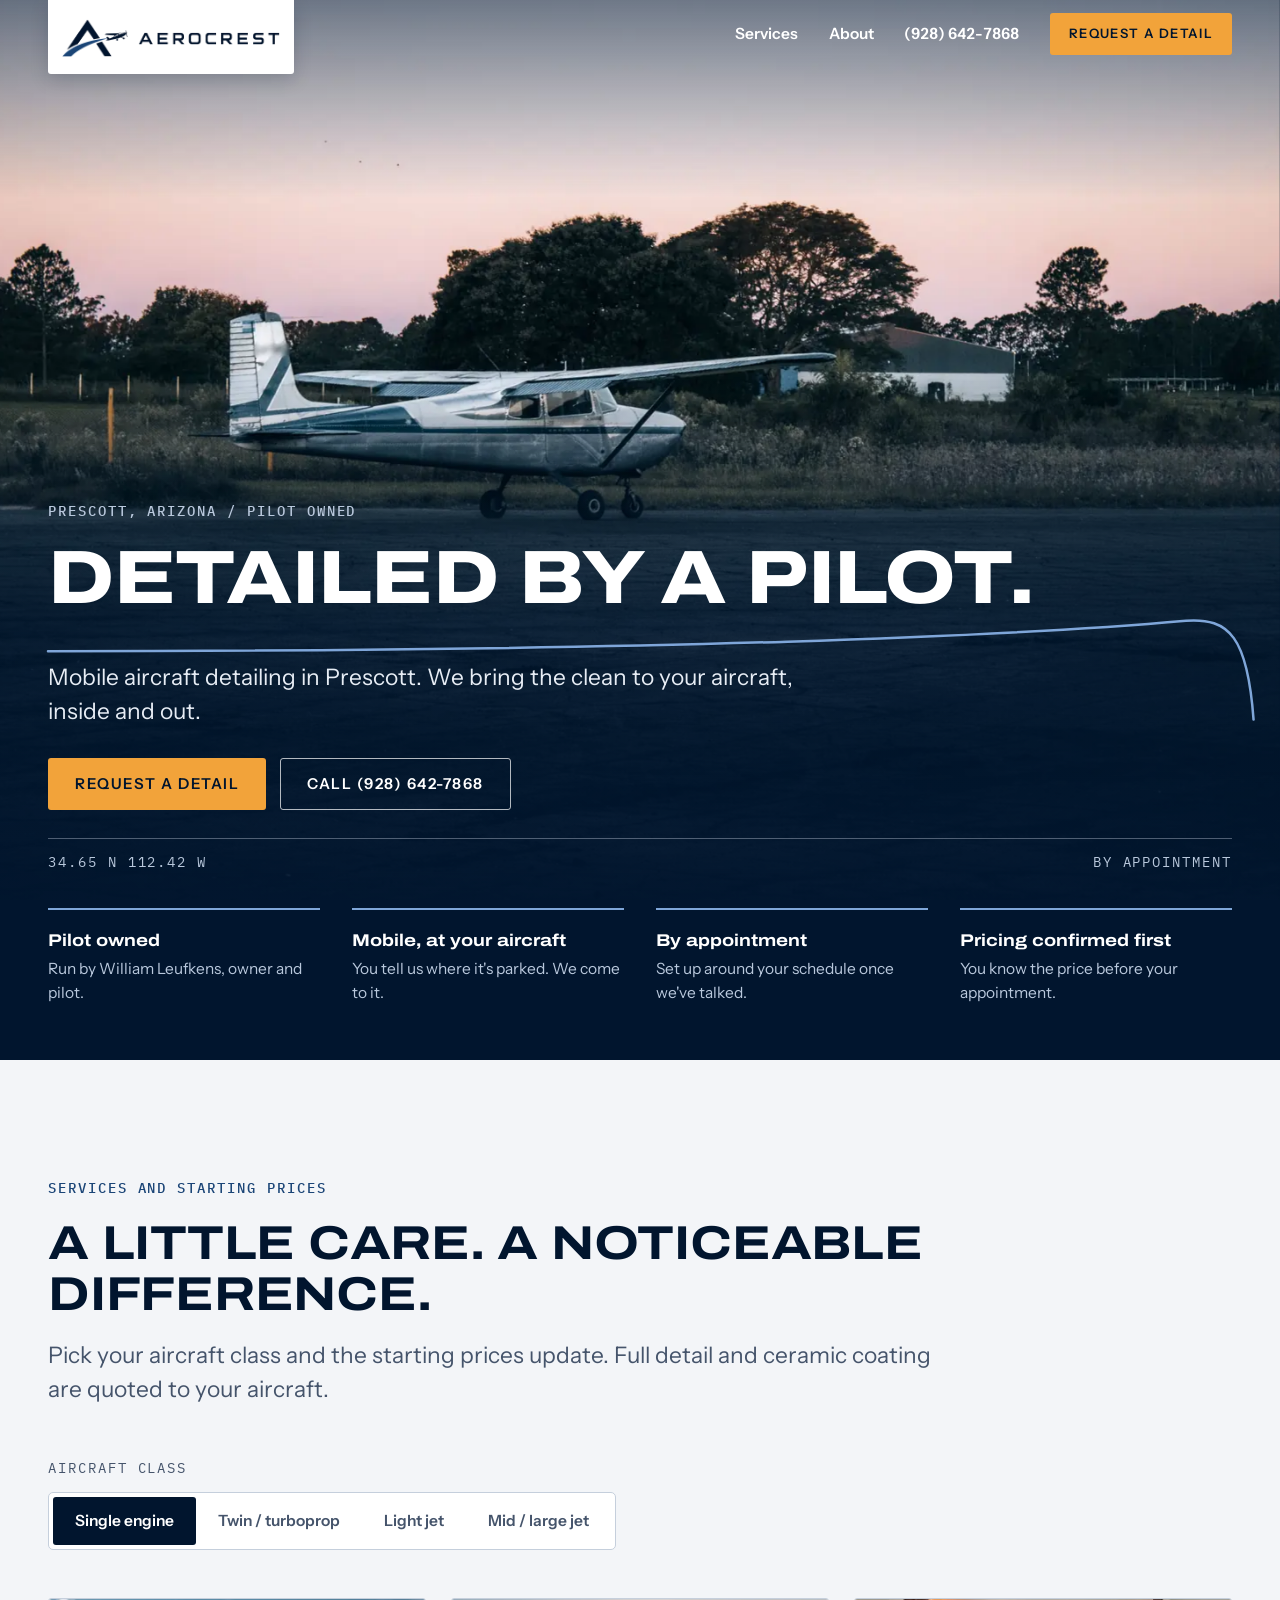
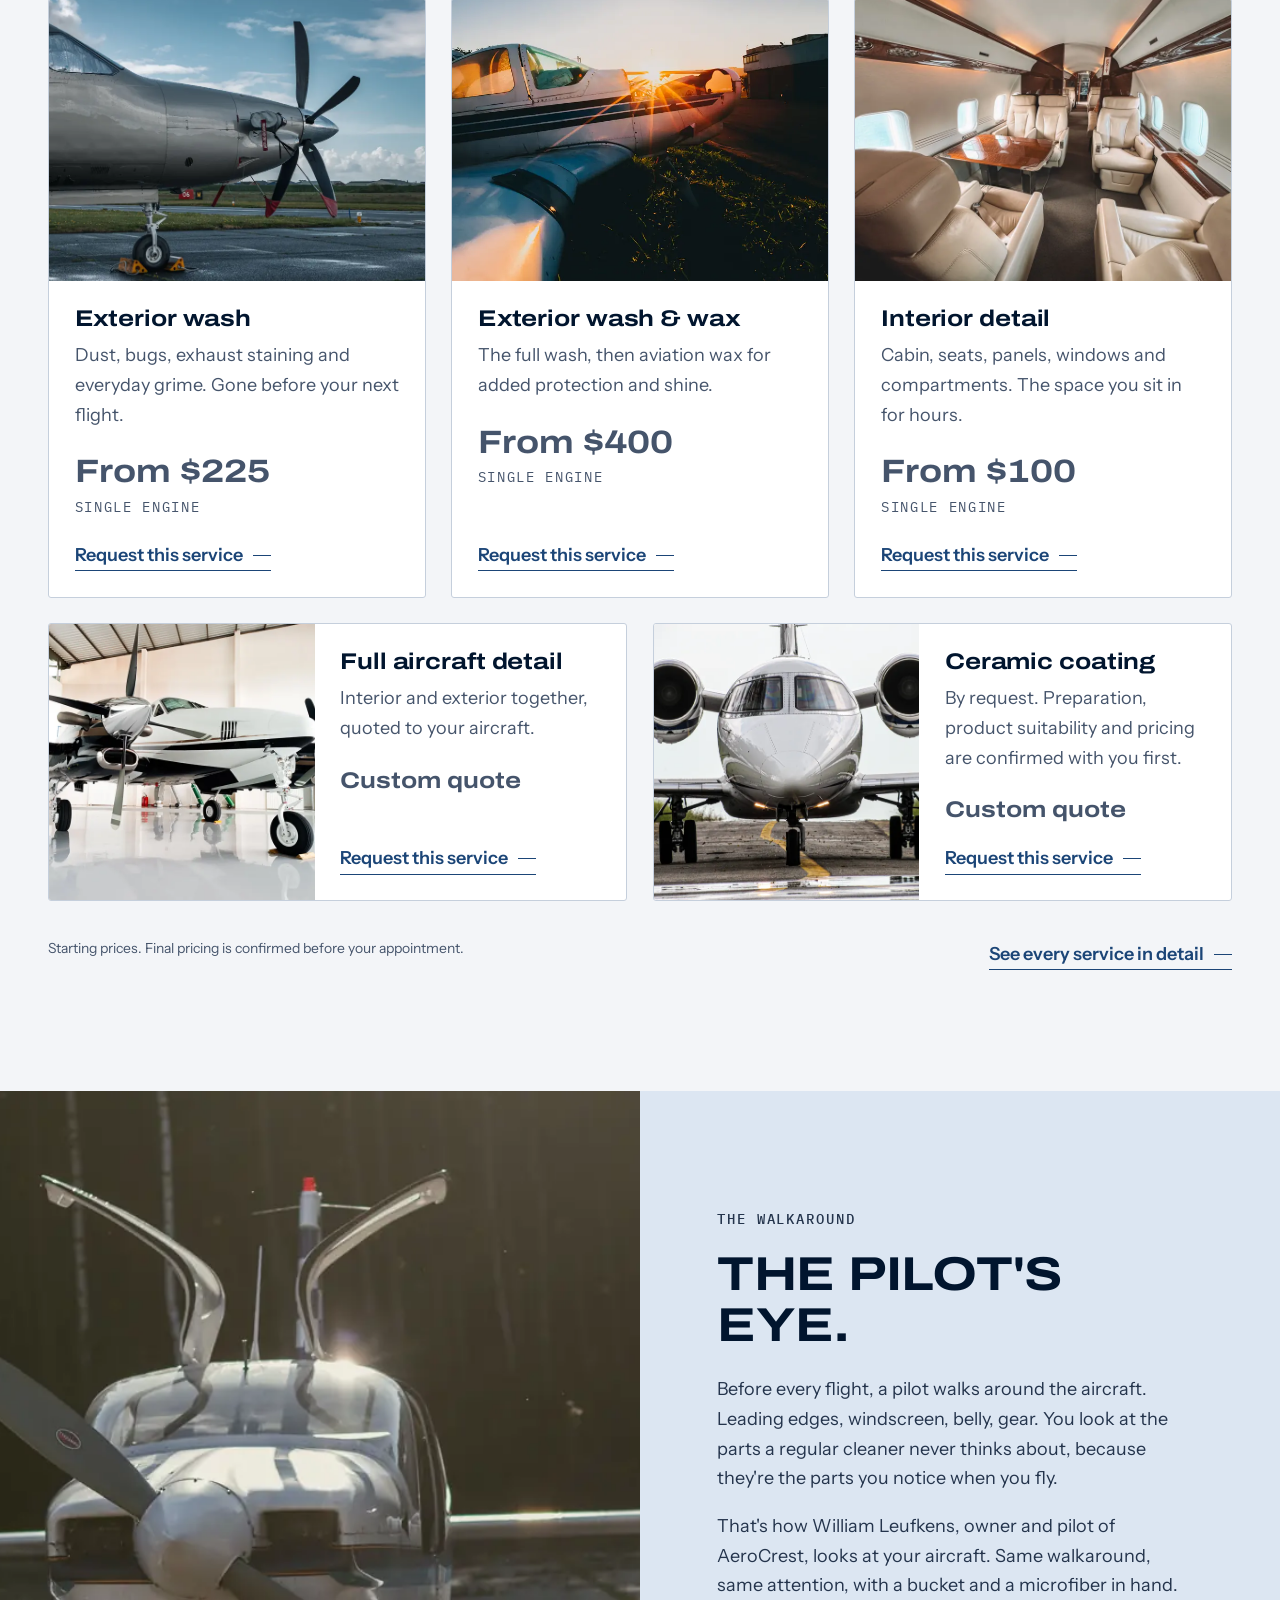
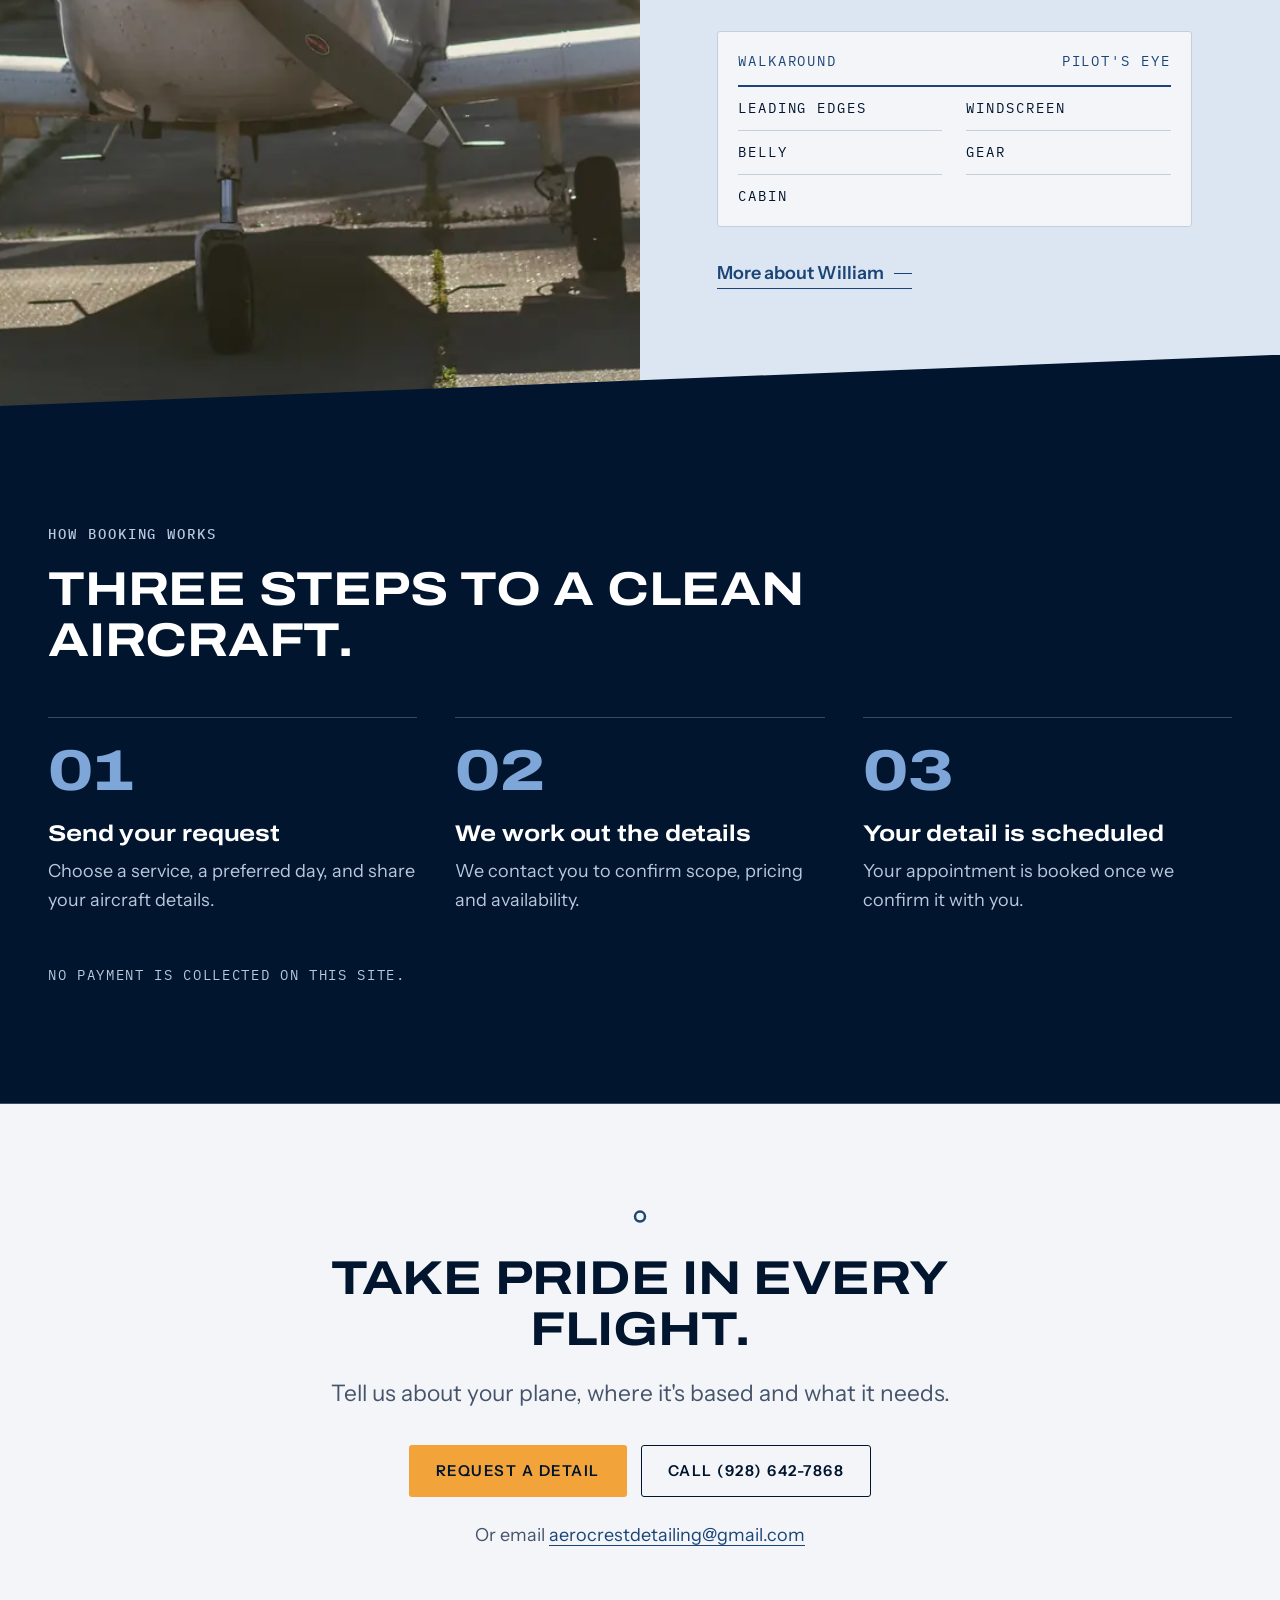
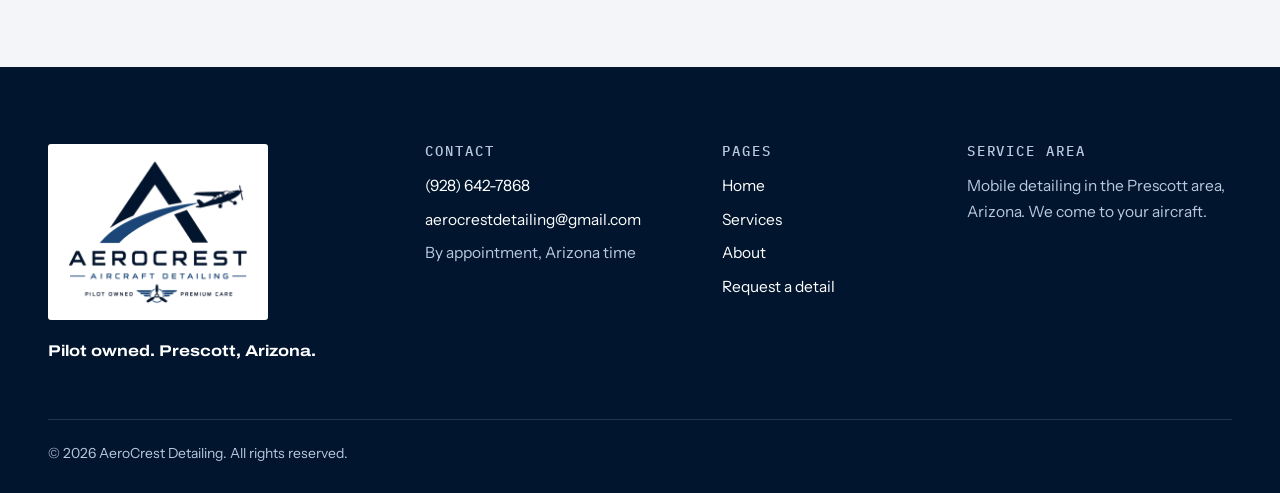
==== index.html @ 9eef2100 "Build home, services, about and request pages with shared CSS and JS Co-Authored-By: Claude Opus 5.5" ====
<!DOCTYPE html>
<html lang="en-US">
<head>
  <meta charset="utf-8">
  <meta name="viewport" content="width=device-width, initial-scale=1">
  <title>AeroCrest Detailing | Aircraft Detailing in Prescott</title>
  <meta name="description" content="Pilot-owned mobile aircraft detailing in Prescott, Arizona. Request an exterior wash and wax, interior detail, or full aircraft detail.">
  <meta name="theme-color" content="#01152E">
  <!-- Canonical and og:url stay out until the final domain is confirmed. -->
  <meta property="og:type" content="website">
  <meta property="og:site_name" content="AeroCrest Detailing">
  <meta property="og:title" content="AeroCrest Detailing | Aircraft Detailing in Prescott">
  <meta property="og:description" content="Pilot-owned mobile aircraft detailing in Prescott, Arizona. We come to your aircraft.">
  <meta property="og:image" content="images/og-aerocrest-detailing.jpg">
  <meta property="og:image:width" content="1200">
  <meta property="og:image:height" content="630">
  <meta property="og:image:alt" content="A polished high-wing single-engine aircraft parked on a ramp at dusk.">
  <meta name="twitter:card" content="summary_large_image">
  <meta name="twitter:title" content="AeroCrest Detailing | Aircraft Detailing in Prescott">
  <meta name="twitter:description" content="Pilot-owned mobile aircraft detailing in Prescott, Arizona. We come to your aircraft.">
  <meta name="twitter:image" content="images/og-aerocrest-detailing.jpg">
  <link rel="icon" href="images/favicon.ico" sizes="48x48">
  <link rel="icon" href="images/favicon-32.png" type="image/png" sizes="32x32">
  <link rel="apple-touch-icon" href="images/apple-touch-icon.png">
  <link rel="preconnect" href="https://fonts.googleapis.com">
  <link rel="preconnect" href="https://fonts.gstatic.com" crossorigin>
  <link rel="stylesheet" href="https://fonts.googleapis.com/css2?family=Archivo:wdth,wght@100..125,600..800&amp;family=IBM+Plex+Mono:wght@500&amp;family=Instrument+Sans:wght@400;600&amp;display=swap" media="print" data-fonts>
  <noscript><link rel="stylesheet" href="https://fonts.googleapis.com/css2?family=Archivo:wdth,wght@100..125,600..800&amp;family=IBM+Plex+Mono:wght@500&amp;family=Instrument+Sans:wght@400;600&amp;display=swap"></noscript>
  <link rel="preload" as="image" type="image/webp" imagesrcset="images/hero-high-wing-single-engine-dusk-ramp-800.webp 800w, images/hero-high-wing-single-engine-dusk-ramp-1600.webp 1600w, images/hero-high-wing-single-engine-dusk-ramp-2400.webp 2400w" imagesizes="100vw">
  <link rel="stylesheet" href="styles.css">
  <script src="main.js" defer></script>
  <script type="application/ld+json">
  {
    "@context": "https://schema.org",
    "@type": "LocalBusiness",
    "name": "AeroCrest Detailing",
    "description": "Pilot-owned mobile aircraft detailing in the Prescott area, Arizona.",
    "telephone": "+1-928-642-7868",
    "email": "aerocrestdetailing@gmail.com",
    "image": "images/og-aerocrest-detailing.jpg",
    "logo": "images/aerocrest-logo.png",
    "areaServed": {
      "@type": "City",
      "name": "Prescott, Arizona"
    },
    "founder": {
      "@type": "Person",
      "name": "William Leufkens"
    },
    "makesOffer": [
      { "@type": "Offer", "itemOffered": { "@type": "Service", "name": "Exterior wash" } },
      { "@type": "Offer", "itemOffered": { "@type": "Service", "name": "Exterior wash and wax" } },
      { "@type": "Offer", "itemOffered": { "@type": "Service", "name": "Interior detail" } },
      { "@type": "Offer", "itemOffered": { "@type": "Service", "name": "Full aircraft detail" } },
      { "@type": "Offer", "itemOffered": { "@type": "Service", "name": "Ceramic coating" } }
    ]
  }
  </script>
</head>
<body>
  <a class="skip-link" href="#main">Skip to content</a>

  <header class="site-header" data-header>
    <div class="site-header__inner">
      <a class="brand" href="index.html" aria-label="AeroCrest Detailing, home">
        <picture>
          <source type="image/webp" srcset="images/aerocrest-mark.webp">
          <img class="brand__mark" src="images/aerocrest-mark.png" width="277" height="160" alt="">
        </picture>
        <picture>
          <source type="image/webp" srcset="images/aerocrest-wordmark.webp">
          <img class="brand__word" src="images/aerocrest-wordmark.png" width="656" height="60" alt="">
        </picture>
      </a>
      <a class="header-call" href="tel:+19286427868" aria-label="Call AeroCrest Detailing at (928) 642-7868">
        <svg viewBox="0 0 24 24" width="20" height="20" aria-hidden="true" focusable="false"><path d="M6.6 2.8 9.4 2.4l1.8 4.6-2.3 1.6a12.3 12.3 0 0 0 6.5 6.5l1.6-2.3 4.6 1.8-.4 2.8c-.2 1.2-1.2 2-2.4 2C10.2 19.4 4.6 13.8 4.6 5.2c0-1.2.8-2.2 2-2.4Z" fill="currentColor"/></svg>
      </a>
      <button class="nav-toggle" type="button" aria-expanded="false" aria-controls="site-nav" data-nav-toggle>
        <span class="nav-toggle__bars" aria-hidden="true"></span>
        <span class="visually-hidden">Menu</span>
      </button>
      <nav class="site-nav" id="site-nav" aria-label="Main" data-nav>
        <ul class="site-nav__list">
          <li><a href="services.html">Services</a></li>
          <li><a href="about.html">About</a></li>
          <li><a class="site-nav__phone" href="tel:+19286427868">(928) 642-7868</a></li>
          <li><a class="btn btn--primary btn--small" href="request.html">Request a detail</a></li>
        </ul>
      </nav>
    </div>
  </header>

  <main id="main" class="has-flight" tabindex="-1">
    <svg class="flight-path" aria-hidden="true" focusable="false" data-flight-svg>
      <defs>
        <linearGradient id="flight-stroke" gradientUnits="userSpaceOnUse" x1="0" y1="0" x2="0" y2="1"></linearGradient>
      </defs>
      <path class="flight-path__line" stroke="url(#flight-stroke)" d=""></path>
      <path class="flight-path__runway" d=""></path>
      <circle class="flight-path__touchdown" cx="0" cy="0" r="5"></circle>
    </svg>

    <section class="hero" data-surface="dark" aria-labelledby="hero-title">
      <picture class="hero__media">
        <source type="image/webp" srcset="images/hero-high-wing-single-engine-dusk-ramp-800.webp 800w, images/hero-high-wing-single-engine-dusk-ramp-1600.webp 1600w, images/hero-high-wing-single-engine-dusk-ramp-2400.webp 2400w" sizes="100vw">
        <img src="images/hero-high-wing-single-engine-dusk-ramp.jpg" width="2400" height="1536" alt="A polished aluminum high-wing single-engine aircraft parked on a quiet ramp under a pink dusk sky." fetchpriority="high" decoding="async">
      </picture>
      <div class="hero__content container">
        <p class="eyebrow eyebrow--light">Prescott, Arizona / Pilot owned</p>
        <h1 class="hero__title" id="hero-title">Detailed by a pilot.</h1>
        <span class="flight-start" data-flight-start aria-hidden="true"></span>
        <p class="hero__lede">Mobile aircraft detailing in Prescott. We bring the clean to your aircraft, inside and out.</p>
        <div class="button-row">
          <a class="btn btn--primary" href="request.html">Request a detail</a>
          <a class="btn btn--ghost-light" href="tel:+19286427868">Call (928) 642-7868</a>
        </div>
      </div>
      <div class="hero__placard container" aria-label="Location and hours">
        <p class="placard placard--light"><span>34.65 N 112.42 W</span><span>By appointment</span></p>
      </div>
    </section>

    <section class="proof" data-surface="dark" aria-label="At a glance">
      <ul class="proof__list container">
        <li class="proof__item reveal"><strong>Pilot owned</strong><span>Run by William Leufkens, owner and pilot.</span></li>
        <li class="proof__item reveal"><strong>Mobile, at your aircraft</strong><span>You tell us where it's parked. We come to it.</span></li>
        <li class="proof__item reveal"><strong>By appointment</strong><span>Set up around your schedule once we've talked.</span></li>
        <li class="proof__item reveal"><strong>Pricing confirmed first</strong><span>You know the price before your appointment.</span></li>
      </ul>
    </section>

    <section class="section section--aluminum" id="services" aria-labelledby="services-title">
      <div class="container">
        <div class="section-head reveal">
          <p class="eyebrow">Services and starting prices</p>
          <h2 class="section-title" id="services-title">A little care. A noticeable difference.</h2>
          <p class="section-lede">Pick your aircraft class and the starting prices update. Full detail and ceramic coating are quoted to your aircraft.</p>
        </div>

        <fieldset class="class-picker reveal" data-class-picker>
          <legend class="class-picker__legend">Aircraft class</legend>
          <div class="class-picker__options">
            <input class="visually-hidden" type="radio" name="aircraft-class" id="class-single-engine" value="single-engine" checked>
            <label for="class-single-engine">Single engine</label>
            <input class="visually-hidden" type="radio" name="aircraft-class" id="class-twin-turboprop" value="twin-turboprop">
            <label for="class-twin-turboprop">Twin / turboprop</label>
            <input class="visually-hidden" type="radio" name="aircraft-class" id="class-light-jet" value="light-jet">
            <label for="class-light-jet">Light jet</label>
            <input class="visually-hidden" type="radio" name="aircraft-class" id="class-mid-large-jet" value="mid-large-jet">
            <label for="class-mid-large-jet">Mid / large jet</label>
          </div>
        </fieldset>
        <p class="visually-hidden" aria-live="polite" data-price-announcer></p>

        <div class="service-grid">
          <article class="service-card reveal" data-priced data-service="exterior-wash" data-price-single-engine="225" data-price-twin-turboprop="375" data-price-light-jet="600" data-price-mid-large-jet="900">
            <picture class="service-card__media">
              <source type="image/webp" srcset="images/turboprop-nose-propeller-ramp-800.webp 800w, images/turboprop-nose-propeller-ramp-1600.webp 1600w" sizes="(min-width: 1024px) 33vw, (min-width: 700px) 50vw, 100vw">
              <img src="images/turboprop-nose-propeller-ramp.jpg" width="1600" height="1350" alt="Rain beading on the polished grey nose and five-blade propeller of a turboprop parked on a wet ramp." loading="lazy" decoding="async">
            </picture>
            <div class="service-card__body">
              <h3 class="service-card__title">Exterior wash</h3>
              <p>Dust, bugs, exhaust staining and everyday grime. Gone before your next flight.</p>
              <dl class="price-table">
                <div data-class="single-engine"><dt>Single engine</dt><dd>from $225</dd></div>
                <div data-class="twin-turboprop"><dt>Twin / turboprop</dt><dd>from $375</dd></div>
                <div data-class="light-jet"><dt>Light jet</dt><dd>from $600</dd></div>
                <div data-class="mid-large-jet"><dt>Mid / large jet</dt><dd>from $900</dd></div>
              </dl>
              <a class="text-link" href="request.html?service=exterior-wash&amp;class=single-engine" data-request-link>Request this service</a>
            </div>
          </article>

          <article class="service-card reveal" data-priced data-service="wash-and-wax" data-price-single-engine="400" data-price-twin-turboprop="525" data-price-light-jet="825" data-price-mid-large-jet="1350">
            <picture class="service-card__media">
              <source type="image/webp" srcset="images/detail-wing-leading-edge-low-sun-800.webp 800w, images/detail-wing-leading-edge-low-sun-1600.webp 1600w" sizes="(min-width: 1024px) 33vw, (min-width: 700px) 50vw, 100vw">
              <img src="images/detail-wing-leading-edge-low-sun.jpg" width="1600" height="1067" alt="Low sun flaring across the wing and striped fuselage of a light aircraft, with light pooling on the wing surface." loading="lazy" decoding="async">
            </picture>
            <div class="service-card__body">
              <h3 class="service-card__title">Exterior wash &amp; wax</h3>
              <p>The full wash, then aviation wax for added protection and shine.</p>
              <dl class="price-table">
                <div data-class="single-engine"><dt>Single engine</dt><dd>from $400</dd></div>
                <div data-class="twin-turboprop"><dt>Twin / turboprop</dt><dd>from $525</dd></div>
                <div data-class="light-jet"><dt>Light jet</dt><dd>from $825</dd></div>
                <div data-class="mid-large-jet"><dt>Mid / large jet</dt><dd>from $1,350</dd></div>
              </dl>
              <a class="text-link" href="request.html?service=wash-and-wax&amp;class=single-engine" data-request-link>Request this service</a>
            </div>
          </article>

          <article class="service-card reveal" data-priced data-service="interior-detail" data-price-single-engine="100" data-price-twin-turboprop="150" data-price-light-jet="250" data-price-mid-large-jet="400">
            <picture class="service-card__media">
              <source type="image/webp" srcset="images/interior-cabin-leather-seats-800.webp 800w, images/interior-cabin-leather-seats-1600.webp 1600w" sizes="(min-width: 1024px) 33vw, (min-width: 700px) 50vw, 100vw">
              <img src="images/interior-cabin-leather-seats.jpg" width="1600" height="1200" alt="A tidy business jet cabin with cream leather club seats, a polished wood table and oval windows." loading="lazy" decoding="async">
            </picture>
            <div class="service-card__body">
              <h3 class="service-card__title">Interior detail</h3>
              <p>Cabin, seats, panels, windows and compartments. The space you sit in for hours.</p>
              <dl class="price-table">
                <div data-class="single-engine"><dt>Single engine</dt><dd>from $100</dd></div>
                <div data-class="twin-turboprop"><dt>Twin / turboprop</dt><dd>from $150</dd></div>
                <div data-class="light-jet"><dt>Light jet</dt><dd>from $250</dd></div>
                <div data-class="mid-large-jet"><dt>Mid / large jet</dt><dd>from $400</dd></div>
              </dl>
              <a class="text-link" href="request.html?service=interior-detail&amp;class=single-engine" data-request-link>Request this service</a>
            </div>
          </article>

          <article class="service-card service-card--wide reveal" data-service="full-detail">
            <picture class="service-card__media">
              <source type="image/webp" srcset="images/hangar-twin-turboprop-polished-floor-800.webp 800w, images/hangar-twin-turboprop-polished-floor-1600.webp 1600w" sizes="(min-width: 1024px) 25vw, (min-width: 700px) 50vw, 100vw">
              <img src="images/hangar-twin-turboprop-polished-floor.jpg" width="1600" height="1200" alt="A white and black twin turboprop reflected in the glossy floor of a bright hangar." loading="lazy" decoding="async">
            </picture>
            <div class="service-card__body">
              <h3 class="service-card__title">Full aircraft detail</h3>
              <p>Interior and exterior together, quoted to your aircraft.</p>
              <p class="quote-tag">Custom quote</p>
              <a class="text-link" href="request.html?service=full-detail&amp;class=single-engine" data-request-link>Request this service</a>
            </div>
          </article>

          <article class="service-card service-card--wide reveal" data-service="ceramic-coating">
            <picture class="service-card__media">
              <source type="image/webp" srcset="images/light-jet-nose-on-taxiway-800.webp 800w, images/light-jet-nose-on-taxiway-1600.webp 1600w" sizes="(min-width: 1024px) 25vw, (min-width: 700px) 50vw, 100vw">
              <img src="images/light-jet-nose-on-taxiway.jpg" width="1600" height="1200" alt="Head-on view of a glossy white business jet on a wet taxiway, its nose and engine intakes reflecting the sky." loading="lazy" decoding="async">
            </picture>
            <div class="service-card__body">
              <h3 class="service-card__title">Ceramic coating</h3>
              <p>By request. Preparation, product suitability and pricing are confirmed with you first.</p>
              <p class="quote-tag">Custom quote</p>
              <a class="text-link" href="request.html?service=ceramic-coating&amp;class=single-engine" data-request-link>Request this service</a>
            </div>
          </article>
        </div>

        <div class="services-foot reveal">
          <p class="fine-print">Starting prices. Final pricing is confirmed before your appointment.</p>
          <a class="text-link" href="services.html">See every service in detail</a>
        </div>
      </div>
    </section>

    <section class="section section--haze pilot-eye" aria-labelledby="pilot-eye-title">
      <div class="pilot-eye__grid">
        <picture class="pilot-eye__media reveal">
          <source type="image/webp" srcset="images/detail-propeller-spinner-low-sun-800.webp 800w, images/detail-propeller-spinner-low-sun-1600.webp 1600w" sizes="(min-width: 900px) 50vw, 100vw">
          <img src="images/detail-propeller-spinner-low-sun.jpg" width="1600" height="1610" alt="Late sun catching the propeller, spinner and cowling of a low-wing single-engine aircraft on a concrete apron." loading="lazy" decoding="async">
        </picture>
        <div class="pilot-eye__copy reveal">
          <p class="eyebrow">The walkaround</p>
          <h2 class="section-title" id="pilot-eye-title">The pilot's eye.</h2>
          <p>Before every flight, a pilot walks around the aircraft. Leading edges, windscreen, belly, gear. You look at the parts a regular cleaner never thinks about, because they're the parts you notice when you fly.</p>
          <p>That's how William Leufkens, owner and pilot of AeroCrest, looks at your aircraft. Same walkaround, same attention, with a bucket and a microfiber in hand.</p>
          <div class="checklist" aria-label="What a pilot looks at on the walkaround">
            <p class="checklist__head"><span>Walkaround</span><span>Pilot's eye</span></p>
            <ul>
              <li>Leading edges</li>
              <li>Windscreen</li>
              <li>Belly</li>
              <li>Gear</li>
              <li>Cabin</li>
            </ul>
          </div>
          <a class="text-link" href="about.html">More about William</a>
        </div>
      </div>
    </section>

    <section class="section section--navy steps-section" data-surface="dark" aria-labelledby="steps-title">
      <div class="container">
        <div class="section-head reveal">
          <p class="eyebrow eyebrow--light">How booking works</p>
          <h2 class="section-title" id="steps-title">Three steps to a clean aircraft.</h2>
        </div>
        <ol class="steps">
          <li class="steps__item reveal">
            <span class="steps__num" aria-hidden="true">01</span>
            <h3>Send your request</h3>
            <p>Choose a service, a preferred day, and share your aircraft details.</p>
          </li>
          <li class="steps__item reveal">
            <span class="steps__num" aria-hidden="true">02</span>
            <h3>We work out the details</h3>
            <p>We contact you to confirm scope, pricing and availability.</p>
          </li>
          <li class="steps__item reveal">
            <span class="steps__num" aria-hidden="true">03</span>
            <h3>Your detail is scheduled</h3>
            <p>Your appointment is booked once we confirm it with you.</p>
          </li>
        </ol>
        <p class="steps-note reveal">No payment is collected on this site.</p>
      </div>
    </section>

    <section class="section section--aluminum cta-landing" aria-labelledby="cta-title">
      <div class="container cta-landing__inner">
        <span class="flight-land" data-flight-land aria-hidden="true"></span>
        <h2 class="section-title cta-landing__title reveal" id="cta-title">Take pride in every flight.</h2>
        <p class="cta-landing__lede reveal">Tell us about your plane, where it's based and what it needs.</p>
        <div class="button-row button-row--center reveal">
          <a class="btn btn--primary" href="request.html">Request a detail</a>
          <a class="btn btn--ghost" href="tel:+19286427868">Call (928) 642-7868</a>
        </div>
        <p class="cta-landing__email reveal">Or email <a href="mailto:aerocrestdetailing@gmail.com">aerocrestdetailing@gmail.com</a></p>
      </div>
    </section>
  </main>

  <footer class="site-footer">
    <div class="container site-footer__grid">
      <div class="site-footer__brand">
        <div class="logo-plate">
          <picture>
            <source type="image/webp" srcset="images/aerocrest-logo-lockup.webp">
            <img src="images/aerocrest-logo-lockup.png" width="748" height="600" alt="AeroCrest Aircraft Detailing. Pilot owned, premium care." loading="lazy" decoding="async">
          </picture>
        </div>
        <p class="site-footer__tag">Pilot owned. Prescott, Arizona.</p>
      </div>
      <div class="site-footer__col">
        <h2 class="site-footer__head">Contact</h2>
        <ul class="site-footer__list">
          <li><a href="tel:+19286427868">(928) 642-7868</a></li>
          <li><a href="mailto:aerocrestdetailing@gmail.com">aerocrestdetailing@gmail.com</a></li>
          <li>By appointment, Arizona time</li>
        </ul>
      </div>
      <div class="site-footer__col">
        <h2 class="site-footer__head">Pages</h2>
        <ul class="site-footer__list">
          <li><a href="index.html">Home</a></li>
          <li><a href="services.html">Services</a></li>
          <li><a href="about.html">About</a></li>
          <li><a href="request.html">Request a detail</a></li>
        </ul>
      </div>
      <div class="site-footer__col">
        <h2 class="site-footer__head">Service area</h2>
        <p>Mobile detailing in the Prescott area, Arizona. We come to your aircraft.</p>
      </div>
    </div>
    <div class="container site-footer__base">
      <p>&copy; 2026 AeroCrest Detailing. All rights reserved.</p>
    </div>
  </footer>
</body>
</html>
---- styles.css ----
/* AeroCrest Detailing. One stylesheet for every page. */

/* ---------- Tokens ---------- */
:root {
  /* Palette, sampled from the pixels of images/aerocrest-logo.png */
  --ramp-navy: #01152E;    /* The "A" and wordmark navy. Primary dark surface and headline color. */
  --swoosh-blue: #1B4577;  /* The logo swoosh and AIRCRAFT DETAILING line. Links, rules, the flight path. */
  --sky-haze: #DCE6F2;     /* Pale high-desert haze. Alternate section background so the page breathes. */
  --aluminum: #F3F5F8;     /* Cool near-white, like bare skin on a polished airframe. Main background. */
  --cloud-line: #C5CFDC;   /* Quiet borders and dividers. */
  --beacon-amber: #F2A33A; /* Sunrise on the ramp and the beacon light. Primary CTAs and focus only. */

  /* Supporting tints of the palette above (text and line work only) */
  --ink: var(--ramp-navy);
  --ink-muted: #45546B;    /* Navy softened for secondary text. 7.0:1 on aluminum, 6.1:1 on sky haze. */
  --on-dark: #FFFFFF;
  --on-dark-muted: #B9C8DC;/* Sky haze dimmed for secondary text on navy. 10.8:1. */
  --swoosh-lift: #7FA6D9;  /* Swoosh blue lifted so the flight path still reads over navy. */
  --plate: #FFFFFF;        /* The logo is supplied on white, so it sits on a white plate. */

  /* Type */
  --font-display: "Archivo", "Arial Narrow", "Helvetica Neue", Arial, sans-serif;
  --font-body: "Instrument Sans", "Segoe UI", "Helvetica Neue", Arial, sans-serif;
  --font-mono: "IBM Plex Mono", ui-monospace, "SFMono-Regular", Menlo, Consolas, monospace;
  --wide: 118%;

  --step--1: clamp(0.8125rem, 0.79rem + 0.1vw, 0.875rem);
  --step-0: clamp(1.0625rem, 1.03rem + 0.15vw, 1.125rem);
  --step-1: clamp(1.1875rem, 1.1rem + 0.4vw, 1.4375rem);
  --step-2: clamp(1.5rem, 1.3rem + 0.9vw, 2.125rem);
  --step-3: clamp(1.875rem, 1.45rem + 1.9vw, 3.125rem);
  --step-hero: clamp(2.375rem, 1.2rem + 4.4vw, 4.75rem);

  /* Space and layout */
  --gutter: clamp(16px, 4vw, 48px);
  --max: 1200px;
  --section-pad: clamp(72px, 6vw + 40px, 136px);
  --header-h: 68px;
  --radius: 3px;
  --ease: cubic-bezier(0.22, 0.61, 0.36, 1);
}

/* ---------- Reset and base ---------- */
*,
*::before,
*::after { box-sizing: border-box; }

html {
  -webkit-text-size-adjust: 100%;
  text-size-adjust: 100%;
}

body {
  margin: 0;
  background: var(--aluminum);
  color: var(--ink);
  font-family: var(--font-body);
  font-size: var(--step-0);
  line-height: 1.65;
  overflow-x: hidden;
}

img,
svg { display: block; max-width: 100%; }
img { height: auto; }
picture { display: block; }

h1, h2, h3 {
  margin: 0;
  font-family: var(--font-display);
  font-stretch: var(--wide);
  font-weight: 700;
  line-height: 1.08;
  letter-spacing: -0.005em;
}

p { margin: 0 0 1em; }
p:last-child { margin-bottom: 0; }

a { color: var(--swoosh-blue); text-underline-offset: 0.2em; text-decoration-thickness: 1px; }
a:hover { text-decoration-thickness: 2px; }

ul, ol { margin: 0; padding: 0; list-style: none; }

/* Focus: navy ring on light surfaces, amber ring on dark ones. Never removed. */
:focus-visible {
  outline: 3px solid var(--ramp-navy);
  outline-offset: 3px;
}
.site-header :focus-visible,
.hero :focus-visible,
.section--navy :focus-visible,
.page-header :focus-visible,
.site-footer :focus-visible,
.band :focus-visible {
  outline-color: var(--beacon-amber);
}
main:focus { outline: none; }

.visually-hidden {
  position: absolute !important;
  width: 1px;
  height: 1px;
  margin: -1px;
  padding: 0;
  overflow: hidden;
  clip: rect(0 0 0 0);
  white-space: nowrap;
  border: 0;
}

.skip-link {
  position: absolute;
  top: 8px;
  left: 8px;
  z-index: 100;
  padding: 10px 16px;
  background: var(--plate);
  color: var(--ramp-navy);
  font-weight: 600;
  transform: translateY(-160%);
}
.skip-link:focus { transform: none; }

.container {
  width: 100%;
  max-width: calc(var(--max) + var(--gutter) * 2);
  margin-inline: auto;
  padding-inline: var(--gutter);
}

/* ---------- Small parts ---------- */
.eyebrow {
  margin: 0 0 18px;
  font-family: var(--font-mono);
  font-size: var(--step--1);
  font-weight: 500;
  letter-spacing: 0.14em;
  text-transform: uppercase;
  color: var(--swoosh-blue);
}
.eyebrow--light { color: var(--on-dark-muted); }

/* Placard: a small data plate, used sparingly. */
.placard {
  display: flex;
  flex-wrap: wrap;
  gap: 8px 28px;
  justify-content: space-between;
  margin: 0;
  padding-top: 12px;
  border-top: 1px solid var(--cloud-line);
  font-family: var(--font-mono);
  font-size: var(--step--1);
  letter-spacing: 0.14em;
  text-transform: uppercase;
  color: var(--ink-muted);
}
.placard--light {
  border-top-color: rgba(220, 230, 242, 0.35);
  color: var(--on-dark-muted);
}

.section-title { font-size: var(--step-3); text-transform: uppercase; }
.section-head { max-width: 920px;margin-bottom: clamp(36px, 4vw, 56px); }
.section-lede { max-width: 40em; margin-top: 18px; font-size: var(--step-1); line-height: 1.5; color: var(--ink-muted); }

.text-link {
  display: inline-flex;
  align-items: center;
  gap: 10px;
  font-weight: 600;
  text-decoration: none;
  color: var(--swoosh-blue);
  border-bottom: 1px solid currentColor;
  padding-bottom: 2px;
  line-height: 1.4;
}
.text-link::after {
  content: "";
  width: 18px;
  height: 1px;
  background: currentColor;
  transition: width 0.25s var(--ease);
}
.text-link:hover::after { width: 28px; }
.text-link:hover { border-bottom-width: 2px; padding-bottom: 1px; }

.fine-print { font-size: var(--step--1); color: var(--ink-muted); }

/* ---------- Buttons ---------- */
.btn {
  display: inline-flex;
  align-items: center;
  justify-content: center;
  min-height: 52px;
  padding: 14px 26px;
  border: 1.5px solid transparent;
  border-radius: var(--radius);
  font-family: var(--font-body);
  font-size: 0.9375rem;
  font-weight: 600;
  letter-spacing: 0.1em;
  text-transform: uppercase;
  text-decoration: none;
  line-height: 1.2;
  cursor: pointer;
  transition: background-color 0.2s var(--ease), color 0.2s var(--ease), border-color 0.2s var(--ease), transform 0.2s var(--ease);
}
.btn:hover { transform: translateY(-1px); }
.btn--primary { background: var(--beacon-amber); color: var(--ramp-navy); }
.btn--primary:hover { background: #F6B65E; }
.btn--ghost { border-color: var(--ramp-navy); color: var(--ramp-navy); background: transparent; }
.btn--ghost:hover { background: var(--ramp-navy); color: var(--on-dark); }
.btn--ghost-light { border-color: rgba(255, 255, 255, 0.7); color: var(--on-dark); background: transparent; }
.btn--ghost-light:hover { background: var(--on-dark); color: var(--ramp-navy); border-color: var(--on-dark); }
.btn--small { min-height: 42px; padding: 10px 18px; font-size: 0.8125rem; }

.button-row { display: flex; flex-wrap: wrap; gap: 14px; }
.button-row--center { justify-content: center; }

/* ---------- Header ---------- */
.site-header {
  position: fixed;
  inset: 0 0 auto 0;
  z-index: 50;
  height: var(--header-h);
  color: var(--on-dark);
  transition: background-color 0.3s var(--ease), box-shadow 0.3s var(--ease);
}
.site-header.is-scrolled,
.site-header.is-open {
  background: rgba(1, 21, 46, 0.96);
  box-shadow: 0 1px 0 rgba(220, 230, 242, 0.12);
}
.site-header__inner {
  display: flex;
  align-items: flex-start;
  gap: 12px;
  height: 100%;
  max-width: calc(var(--max) + var(--gutter) * 2);
  margin-inline: auto;
  padding-inline: var(--gutter);
}

/* The logo is supplied on white, so it hangs from the top edge on its own white plate. */
.brand {
  display: flex;
  align-items: center;
  gap: 10px;
  height: calc(var(--header-h) + 6px);
  padding: 10px 14px 8px;
  background: var(--plate);
  border-radius: 0 0 var(--radius) var(--radius);
  box-shadow: 0 6px 18px rgba(1, 21, 46, 0.18);
}
.brand__mark { width: auto; height: 38px; }
.brand__word { width: auto; height: 13px; }

.site-nav { margin-left: auto; align-self: center; }
.site-nav__list { display: flex; align-items: center; gap: clamp(18px, 2.4vw, 34px); }
.site-nav a:not(.btn) {
  color: var(--on-dark);
  text-decoration: none;
  font-weight: 600;
  font-size: 0.96875rem;
  padding: 6px 0;
  border-bottom: 1px solid transparent;
}
.site-nav a:not(.btn):hover,
.site-nav a[aria-current="page"] { border-bottom-color: currentColor; }
.site-nav__phone { font-variant-numeric: tabular-nums; }

.header-call,
.nav-toggle { display: none; }

@media (max-width: 899px) {
  :root { --header-h: 60px; }
  .brand { padding: 8px 12px 7px; gap: 8px; }
  .brand__mark { height: 32px; }
  .brand__word { height: 11px; }

  .header-call,
  .nav-toggle {
    display: inline-flex;
    align-items: center;
    justify-content: center;
    width: 44px;
    height: 44px;
    align-self: center;
    border: 1.5px solid rgba(255, 255, 255, 0.55);
    border-radius: var(--radius);
    background: rgba(1, 21, 46, 0.35);
    color: var(--on-dark);
  }
  .header-call { margin-left: auto; }
  .nav-toggle { cursor: pointer; padding: 0; }
  .nav-toggle__bars,
  .nav-toggle__bars::before,
  .nav-toggle__bars::after {
    display: block;
    width: 20px;
    height: 2px;
    background: currentColor;
    transition: transform 0.25s var(--ease), opacity 0.2s var(--ease);
  }
  .nav-toggle__bars { position: relative; }
  .nav-toggle__bars::before,
  .nav-toggle__bars::after { content: ""; position: absolute; left: 0; }
  .nav-toggle__bars::before { top: -6px; }
  .nav-toggle__bars::after { top: 6px; }
  .nav-toggle[aria-expanded="true"] .nav-toggle__bars { background: transparent; }
  .nav-toggle[aria-expanded="true"] .nav-toggle__bars::before { transform: translateY(6px) rotate(45deg); }
  .nav-toggle[aria-expanded="true"] .nav-toggle__bars::after { transform: translateY(-6px) rotate(-45deg); }

  /* Without JavaScript the links simply sit in the header. */
  html:not(.js) .nav-toggle { display: none; }
  html:not(.js) .site-header { position: absolute; height: auto; }
  html:not(.js) .site-header__inner { flex-wrap: wrap; }
  html:not(.js) .site-nav { width: 100%; padding: 12px 0 16px; }
  html:not(.js) .site-nav__list { flex-wrap: wrap; gap: 12px 20px; }

  .js .site-nav {
    position: absolute;
    top: 100%;
    left: 0;
    right: 0;
    display: none;
    padding: 28px var(--gutter) 32px;
    background: var(--ramp-navy);
    border-top: 1px solid rgba(220, 230, 242, 0.12);
  }
  .js .site-nav.is-open { display: block; }
  .js .site-nav__list { flex-direction: column; align-items: stretch; gap: 4px; }
  .js .site-nav a:not(.btn) {
    display: block;
    padding: 12px 0;
    font-family: var(--font-display);
    font-stretch: var(--wide);
    font-size: 1.25rem;
    border-bottom: 1px solid rgba(220, 230, 242, 0.14);
  }
  .js .site-nav .btn { margin-top: 18px; width: 100%; min-height: 52px; }
}

/* ---------- Flight path (home) ---------- */
main { position: relative; display: block; }
.flight-path {
  display: none;
  position: absolute;
  top: 0;
  left: 0;
  z-index: 3;
  width: 100%;
  overflow: visible;
  pointer-events: none;
}
.js .flight-path { display: block; }
.flight-path__line {
  fill: none;
  stroke-width: 2.5;
  stroke-linecap: round;
  stroke-linejoin: round;
}
.flight-path__runway {
  fill: none;
  stroke: var(--swoosh-blue);
  stroke-width: 2.5;
  stroke-dasharray: 14 12;
  opacity: 0;
  transition: opacity 0.6s var(--ease);
}
.flight-path__touchdown {
  fill: var(--aluminum);
  stroke: var(--swoosh-blue);
  stroke-width: 2.5;
  opacity: 0;
  transition: opacity 0.4s var(--ease);
}
.flight-path.is-landed .flight-path__runway,
.flight-path.is-landed .flight-path__touchdown { opacity: 1; }
.flight-start { display: block; height: clamp(30px, 3.4vw, 48px); }
.flight-land { display: block; height: 72px; }

/* ---------- Hero ---------- */
.hero {
  position: relative;
  display: flex;
  flex-direction: column;
  justify-content: flex-end;
  min-height: 100vh;
  min-height: 100svh;
  padding-top: calc(var(--header-h) + 48px);
  background: var(--ramp-navy);
  color: var(--on-dark);
  overflow: hidden;
  isolation: isolate;
}
.hero__media {
  position: absolute;
  inset: 0;
  z-index: -1;
}
.hero__media img {
  width: 100%;
  height: 100%;
  object-fit: cover;
  object-position: 42% 45%;
}
.hero__media::after {
  content: "";
  position: absolute;
  inset: 0;
  background:
    linear-gradient(to top, rgba(1, 21, 46, 0.94) 0%, rgba(1, 21, 46, 0.72) 30%, rgba(1, 21, 46, 0) 58%),
    linear-gradient(to bottom, rgba(1, 21, 46, 0.55) 0%, rgba(1, 21, 46, 0) 22%);
}
.hero__content { position: relative; padding-bottom: 28px; }
.hero__title {
  font-size: var(--step-hero);
  font-weight: 800;
  text-transform: uppercase;
  line-height: 1;
  letter-spacing: -0.01em;
}
.hero__lede {
  max-width: 34em;
  margin-bottom: 30px;
  font-size: var(--step-1);
  line-height: 1.5;
  color: #E7EDF5;
}
.hero__placard { padding-bottom: 26px; }

@media (max-width: 699px) {
  .hero { justify-content: flex-start; padding-top: 0; }
  .hero__media { position: relative; inset: auto; height: 58svh; min-height: 320px; z-index: 0; }
  .hero__media img { object-position: 32% 50%; }
  .hero__media::after {
    background:
      linear-gradient(to top, var(--ramp-navy) 0%, rgba(1, 21, 46, 0.5) 30%, rgba(1, 21, 46, 0) 55%),
      linear-gradient(to bottom, rgba(1, 21, 46, 0.6) 0%, rgba(1, 21, 46, 0) 30%);
  }
  .hero__content { margin-top: -84px; padding-bottom: 24px; }
  .hero .button-row .btn { flex: 1 1 100%; }
}

/* ---------- Proof strip ---------- */
.proof {
  background: var(--ramp-navy);
  color: var(--on-dark);
  padding-block: 8px 56px;
}
.proof__list {
  display: grid;
  grid-template-columns: repeat(4, minmax(0, 1fr));
  gap: 0 32px;
}
.proof__item {
  padding-top: 20px;
  border-top: 2px solid var(--swoosh-lift);
}
.proof__item strong {
  display: block;
  margin-bottom: 6px;
  font-family: var(--font-display);
  font-stretch: var(--wide);
  font-size: 1.0625rem;
  font-weight: 700;
  line-height: 1.25;
}
.proof__item span { display: block; color: var(--on-dark-muted); font-size: 0.96875rem; line-height: 1.5; }
@media (max-width: 899px) {
  .proof__list { grid-template-columns: repeat(2, minmax(0, 1fr)); gap: 28px 24px; }
}
@media (max-width: 479px) {
  .proof__list { grid-template-columns: 1fr; gap: 22px; }
}

/* ---------- Sections ---------- */
.section { padding-block: var(--section-pad); position: relative; }
.section--aluminum { background: var(--aluminum); }
.section--haze { background: var(--sky-haze); }
.section--navy { background: var(--ramp-navy); color: var(--on-dark); }
.section--navy .section-lede,
.section--navy p { color: var(--on-dark-muted); }
.section--navy .section-title,
.section--navy h3 { color: var(--on-dark); }

/* ---------- Aircraft class picker ---------- */
.class-picker {
  margin: 0 0 clamp(32px, 4vw, 48px);
  padding: 0;
  border: 0;
  min-width: 0;
}
.class-picker__legend {
  float: left;
  width: 100%;
  margin-bottom: 12px;
  padding: 0;
  font-family: var(--font-mono);
  font-size: var(--step--1);
  letter-spacing: 0.14em;
  text-transform: uppercase;
  color: var(--ink-muted);
}
.class-picker__options {
  clear: both;
  display: inline-grid;
  grid-template-columns: repeat(4, auto);
  padding: 4px;
  background: var(--plate);
  border: 1px solid var(--cloud-line);
  border-radius: calc(var(--radius) + 2px);
}
.class-picker label {
  display: flex;
  align-items: center;
  justify-content: center;
  min-height: 48px;
  padding: 10px 22px;
  border-radius: var(--radius);
  font-weight: 600;
  font-size: 0.96875rem;
  line-height: 1.2;
  text-align: center;
  color: var(--ink-muted);
  cursor: pointer;
  transition: background-color 0.2s var(--ease), color 0.2s var(--ease);
}
.class-picker label:hover { color: var(--ramp-navy); background: var(--aluminum); }
.class-picker input:checked + label { background: var(--ramp-navy); color: var(--on-dark); }
.class-picker input:focus-visible + label { outline: 3px solid var(--ramp-navy); outline-offset: 2px; }
@media (max-width: 699px) {
  .class-picker__options { display: grid; grid-template-columns: 1fr 1fr; width: 100%; gap: 4px; }
  .class-picker label { padding-inline: 8px; }
}

/* ---------- Service cards (home) ---------- */
.service-grid {
  display: grid;
  grid-template-columns: repeat(6, minmax(0, 1fr));
  gap: clamp(16px, 2vw, 28px);
}
.service-card {
  grid-column: span 2;
  display: flex;
  flex-direction: column;
  background: var(--plate);
  border: 1px solid var(--cloud-line);
  border-radius: var(--radius);
  overflow: hidden;
  transition: transform 0.3s var(--ease), box-shadow 0.3s var(--ease), border-color 0.3s var(--ease);
}
.service-card:hover {
  transform: translateY(-3px);
  border-color: #AEBBCC;
  box-shadow: 0 18px 40px -24px rgba(1, 21, 46, 0.45);
}
.service-card--wide { grid-column: span 3; flex-direction: row; }
.service-card__media { aspect-ratio: 4 / 3; overflow: hidden; background: var(--sky-haze); }
.service-card__media img { width: 100%; height: 100%; object-fit: cover; }
.service-card--wide .service-card__media { flex: 0 0 46%; aspect-ratio: auto; }
.service-card__body {
  display: flex;
  flex: 1;
  flex-direction: column;
  align-items: flex-start;
  padding: clamp(22px, 2vw, 30px);
}
.service-card__body > p { color: var(--ink-muted); }
.service-card__body .text-link { margin-top: auto; }
.service-card__title { margin-bottom: 10px; font-size: var(--step-1); }

.price-table {
  width: 100%;
  margin: 6px 0 24px;
  border-top: 1px solid var(--cloud-line);
}
.price-table div {
  display: flex;
  justify-content: space-between;
  gap: 12px;
  padding: 7px 0;
  border-bottom: 1px solid var(--cloud-line);
  font-size: 0.9375rem;
}
.price-table dt { color: var(--ink-muted); }
.price-table dd { margin: 0; font-weight: 600; font-variant-numeric: tabular-nums; }

/* With JavaScript, the home cards show one live price for the chosen class. */
.price-live { margin: 6px 0 24px; }
.price-live__amount {
  display: block;
  font-family: var(--font-display);
  font-stretch: var(--wide);
  font-weight: 700;
  font-size: var(--step-2);
  line-height: 1.1;
  font-variant-numeric: tabular-nums;
}
.price-live__label {
  display: block;
  margin-top: 6px;
  font-family: var(--font-mono);
  font-size: var(--step--1);
  letter-spacing: 0.12em;
  text-transform: uppercase;
  color: var(--ink-muted);
}
.is-live-priced .price-table { display: none; }

.quote-tag {
  margin: 6px 0 24px;
  font-family: var(--font-display);
  font-stretch: var(--wide);
  font-weight: 700;
  font-size: var(--step-1);
  line-height: 1.1;
  white-space: nowrap;
}

.services-foot {
  display: flex;
  flex-wrap: wrap;
  align-items: center;
  justify-content: space-between;
  gap: 16px 32px;
  margin-top: 36px;
}

@media (max-width: 1023px) {
  .service-grid { grid-template-columns: repeat(2, minmax(0, 1fr)); }
  .service-card,
  .service-card--wide { grid-column: span 1; flex-direction: column; }
  .service-card--wide .service-card__media { flex: none; aspect-ratio: 4 / 3; }
}
@media (min-width: 700px) and (max-width: 1023px) {
  .service-card:last-child { grid-column: 1 / -1; flex-direction: row; }
  .service-card:last-child .service-card__media { flex: 0 0 50%; aspect-ratio: auto; }
}
@media (max-width: 699px) {
  .service-grid { grid-template-columns: 1fr; }
}

/* ---------- Pilot's eye ---------- */
.pilot-eye { padding-block: 0; overflow: hidden; }
.pilot-eye__grid {
  display: grid;
  grid-template-columns: minmax(0, 1fr) minmax(0, 1fr);
  align-items: stretch;
}
.pilot-eye__media { min-height: 100%; }
.pilot-eye__media img { width: 100%; height: 100%; object-fit: cover; min-height: 520px; }
.pilot-eye__copy {
  align-self: center;
  max-width: 600px;
  padding: var(--section-pad) var(--gutter) var(--section-pad) clamp(32px, 6vw, 96px);
}
.pilot-eye__copy .section-title { margin-bottom: 24px; }
.pilot-eye__copy > p { color: #24344C; }

.checklist {
  margin: 30px 0 32px;
  padding: 18px 20px 8px;
  background: var(--aluminum);
  border: 1px solid var(--cloud-line);
  border-radius: var(--radius);
  font-family: var(--font-mono);
  font-size: var(--step--1);
  letter-spacing: 0.14em;
  text-transform: uppercase;
}
.checklist__head {
  display: flex;
  justify-content: space-between;
  margin: 0;
  padding-bottom: 12px;
  border-bottom: 2px solid var(--swoosh-blue);
  color: var(--swoosh-blue);
}
.checklist ul { display: grid; grid-template-columns: 1fr 1fr; gap: 0 24px; }
.checklist li { padding: 10px 0; border-bottom: 1px solid var(--cloud-line); color: var(--ink); }
.checklist li:last-child { border-bottom: 0; }

@media (max-width: 899px) {
  .pilot-eye__grid { grid-template-columns: 1fr; }
  .pilot-eye__media img { min-height: 0; aspect-ratio: 4 / 3; }
  .pilot-eye__copy { max-width: none; padding: 56px var(--gutter) var(--section-pad); }
}

/* ---------- Steps (a real sequence, so numbered) ---------- */
/* The one shallow angle on the site: a leading edge across the top of the navy band. */
.steps-section {
  clip-path: polygon(0 clamp(24px, 4vw, 64px), 100% 0, 100% 100%, 0 100%);
  margin-top: calc(clamp(24px, 4vw, 64px) * -1);
  padding-top: calc(var(--section-pad) + clamp(24px, 4vw, 64px));
}
.steps {
  display: grid;
  grid-template-columns: repeat(3, minmax(0, 1fr));
  gap: clamp(24px, 3vw, 48px);
  counter-reset: none;
}
.steps__item { padding-top: 24px; border-top: 1px solid rgba(220, 230, 242, 0.25); }
.steps__num {
  display: block;
  margin-bottom: 22px;
  font-family: var(--font-display);
  font-stretch: 125%;
  font-weight: 800;
  font-size: clamp(2.5rem, 2rem + 2vw, 3.75rem);
  line-height: 1;
  color: var(--swoosh-lift);
}
.steps__item h3 { margin-bottom: 10px; font-size: var(--step-1); }
.steps-note {
  margin-top: 48px;
  font-family: var(--font-mono);
  font-size: var(--step--1);
  letter-spacing: 0.12em;
  text-transform: uppercase;
}
@media (max-width: 799px) {
  .steps { grid-template-columns: 1fr; }
}

/* ---------- Closing CTA, where the flight path lands ---------- */
.cta-landing { text-align: center; padding-top: clamp(56px, 6vw, 96px); }
.cta-landing__inner { max-width: 880px; }
.cta-landing__title { font-size: var(--step-3); }
.cta-landing__lede { margin: 20px auto 32px; max-width: 34em; font-size: var(--step-1); color: var(--ink-muted); }
.cta-landing__email { margin-top: 24px; color: var(--ink-muted); }
@media (max-width: 479px) {
  .cta-landing .button-row .btn { flex: 1 1 100%; }
}

/* ---------- Footer ---------- */
.site-footer {
  background: var(--ramp-navy);
  color: var(--on-dark-muted);
  padding-top: clamp(56px, 6vw, 88px);
  font-size: 0.96875rem;
}
.site-footer a { color: var(--on-dark); }
.site-footer__grid {
  display: grid;
  grid-template-columns: 1.3fr 1fr 0.8fr 1fr;
  gap: 40px 32px;
}
.logo-plate {
  width: 220px;
  padding: 14px 18px;
  background: var(--plate);
  border-radius: var(--radius);
}
.logo-plate img { width: 100%; }
.site-footer__tag {
  margin-top: 18px;
  font-family: var(--font-display);
  font-stretch: var(--wide);
  font-weight: 700;
  color: var(--on-dark);
}
.site-footer__head {
  margin-bottom: 14px;
  font-family: var(--font-mono);
  font-stretch: normal;
  font-size: var(--step--1);
  font-weight: 500;
  letter-spacing: 0.14em;
  text-transform: uppercase;
  color: var(--on-dark-muted);
}
.site-footer__list li { margin-bottom: 8px; }
.site-footer__list a { text-decoration: none; overflow-wrap: anywhere; }
.site-footer__list a:hover { text-decoration: underline; }
.site-footer__base {
  margin-top: 56px;
  padding-bottom: 28px;
  font-size: var(--step--1);
}
.site-footer__base p { padding-top: 22px; border-top: 1px solid rgba(220, 230, 242, 0.14); }
@media (max-width: 899px) {
  .site-footer__grid { grid-template-columns: 1fr 1fr; }
  .site-footer__brand { grid-column: 1 / -1; }
}
@media (max-width: 479px) {
  .site-footer__grid { grid-template-columns: 1fr; }
}

/* ---------- Inner page header ---------- */
.page-header {
  position: relative;
  padding: calc(var(--header-h) + clamp(64px, 8vw, 120px)) 0 clamp(64px, 7vw, 104px);
  background: var(--ramp-navy);
  color: var(--on-dark);
  overflow: hidden;
}
.page-header__title { max-width: 16em; font-size: var(--step-3); text-transform: uppercase; }
.page-header__lede { max-width: 36em; margin-top: 22px; font-size: var(--step-1); line-height: 1.5; color: var(--on-dark-muted); }
.page-sweep {
  position: absolute;
  left: 0;
  right: 0;
  bottom: clamp(18px, 3vw, 36px);
  width: 100%;
  height: clamp(70px, 9vw, 140px);
  overflow: visible;
  pointer-events: none;
}
.page-sweep path {
  fill: none;
  stroke: var(--swoosh-lift);
  stroke-width: 2.5;
  stroke-linecap: round;
  vector-effect: non-scaling-stroke;
}
.page-header .container { position: relative; z-index: 1; }

/* ---------- Services page ---------- */
.class-bar { padding-block: 40px 0; }
.class-bar .class-picker { margin-bottom: 12px; }

.service-block { padding-block: clamp(48px, 5vw, 80px); border-bottom: 1px solid var(--cloud-line); }
.service-block:last-of-type { border-bottom: 0; }
.service-block__grid {
  display: grid;
  grid-template-columns: minmax(0, 1.1fr) minmax(0, 1fr);
  gap: clamp(28px, 5vw, 80px);
  align-items: center;
}
.service-block:nth-of-type(even) .service-block__media { order: 2; }
.service-block__media { border-radius: var(--radius); overflow: hidden; aspect-ratio: 5 / 4; background: var(--sky-haze); }
.service-block__media img { width: 100%; height: 100%; object-fit: cover; }
.service-block__title { font-size: var(--step-2); text-transform: uppercase; margin-bottom: 16px; }
.service-block__copy > p { color: var(--ink-muted); max-width: 34em; }

.class-table {
  width: 100%;
  margin: 24px 0 28px;
  border-collapse: collapse;
  font-size: 0.96875rem;
}
.class-table caption { text-align: left; padding-bottom: 10px; font-family: var(--font-mono); font-size: var(--step--1); letter-spacing: 0.12em; text-transform: uppercase; color: var(--ink-muted); }
.class-table th,
.class-table td { padding: 10px 12px 10px 0; border-bottom: 1px solid var(--cloud-line); text-align: left; }
.class-table th { font-weight: 400; color: var(--ink-muted); }
.class-table td { font-weight: 600; text-align: right; padding-right: 0; font-variant-numeric: tabular-nums; }
.class-table tr { transition: background-color 0.2s var(--ease); }
.class-table tr.is-active { background: var(--sky-haze); }
.class-table tr.is-active th,
.class-table tr.is-active td { color: var(--ramp-navy); }
.class-table tr.is-active th { padding-left: 10px; font-weight: 600; }
.class-table tr.is-active td { padding-right: 10px; }

@media (max-width: 899px) {
  .service-block__grid { grid-template-columns: 1fr; }
  .service-block:nth-of-type(even) .service-block__media { order: 0; }
}

.class-guide__list {
  display: grid;
  grid-template-columns: repeat(4, minmax(0, 1fr));
  gap: clamp(16px, 2vw, 28px);
}
.class-guide__item { padding: 24px 0 0; border-top: 2px solid var(--swoosh-blue); }
.class-guide__item h3 { font-size: 1.125rem; margin-bottom: 10px; }
.class-guide__item p { color: var(--ink-muted); font-size: 0.96875rem; }
.class-guide__examples {
  margin-top: 12px;
  font-family: var(--font-mono);
  font-size: var(--step--1);
  letter-spacing: 0.04em;
  color: var(--ink-muted);
}
@media (max-width: 899px) {
  .class-guide__list { grid-template-columns: repeat(2, minmax(0, 1fr)); gap: 32px 24px; }
}
@media (max-width: 479px) {
  .class-guide__list { grid-template-columns: 1fr; }
}

/* A navy call-to-action band (services and about). */
.band { background: var(--ramp-navy); color: var(--on-dark); padding-block: clamp(64px, 7vw, 112px); }
.band__inner { display: flex; flex-wrap: wrap; align-items: flex-end; justify-content: space-between; gap: 32px 48px; }
.band__title { font-size: var(--step-3); text-transform: uppercase; max-width: 14em; }
.band p { color: var(--on-dark-muted); max-width: 34em; margin-top: 18px; }
.band a:not(.btn) { color: var(--on-dark); }

/* ---------- About page ---------- */
.note__grid {
  display: grid;
  grid-template-columns: minmax(0, 1fr) minmax(0, 1.15fr);
  gap: clamp(32px, 6vw, 96px);
  align-items: start;
}
.note__media { border-radius: var(--radius); overflow: hidden; }
.note__media img { width: 100%; aspect-ratio: 4 / 5; object-fit: cover; }
.note__copy { font-size: var(--step-1); line-height: 1.6; }
.note__copy p { color: #24344C; }
.note__sign {
  margin-top: 28px;
  padding-top: 16px;
  border-top: 1px solid var(--cloud-line);
  font-family: var(--font-mono);
  font-size: var(--step--1);
  letter-spacing: 0.14em;
  text-transform: uppercase;
  color: var(--ink-muted);
}
@media (max-width: 899px) {
  .note__grid { grid-template-columns: 1fr; }
  .note__media img { aspect-ratio: 16 / 10; }
}

.points {
  display: grid;
  grid-template-columns: repeat(3, minmax(0, 1fr));
  gap: clamp(24px, 3vw, 48px);
}
.points__item { padding-top: 22px; border-top: 2px solid var(--swoosh-blue); }
.points__item h3 { font-size: var(--step-1); margin-bottom: 12px; }
.points__item p { color: var(--ink-muted); }
@media (max-width: 899px) {
  .points { grid-template-columns: 1fr; }
}

.wide-photo { position: relative; margin: 0; }
.wide-photo img { width: 100%; height: clamp(280px, 42vw, 560px); object-fit: cover; }
.wide-photo figcaption {
  position: absolute;
  left: 0;
  right: 0;
  bottom: 0;
  padding: 80px 0 28px;
  background: linear-gradient(to top, rgba(1, 21, 46, 0.85), rgba(1, 21, 46, 0));
  color: var(--on-dark);
  font-family: var(--font-display);
  font-stretch: var(--wide);
  font-weight: 700;
  font-size: var(--step-2);
  line-height: 1.15;
}
.wide-photo figcaption .container { display: block; }

.statement {
  display: grid;
  grid-template-columns: minmax(0, 0.9fr) minmax(0, 1.1fr);
  gap: clamp(28px, 5vw, 80px);
  align-items: center;
}
.statement__media { border-radius: var(--radius); overflow: hidden; }
.statement__media img { width: 100%; aspect-ratio: 3 / 2; object-fit: cover; }
.statement__line { font-family: var(--font-display); font-stretch: var(--wide); font-weight: 700; font-size: var(--step-2); line-height: 1.2; }
@media (max-width: 899px) {
  .statement { grid-template-columns: 1fr; }
}

/* ---------- Request page ---------- */
.request__grid {
  display: grid;
  grid-template-columns: minmax(0, 0.8fr) minmax(0, 1.6fr);
  gap: clamp(36px, 5vw, 80px);
  align-items: start;
}
.request__aside { position: sticky; top: calc(var(--header-h) + 32px); }
.request__aside h2 { font-size: var(--step-1); margin-bottom: 18px; }
.mini-steps { counter-reset: step; margin-bottom: 32px; }
.mini-steps li {
  counter-increment: step;
  position: relative;
  padding: 14px 0 14px 44px;
  border-top: 1px solid var(--cloud-line);
  color: var(--ink-muted);
  font-size: 0.96875rem;
}
.mini-steps li::before {
  content: counter(step, decimal-leading-zero);
  position: absolute;
  left: 0;
  top: 14px;
  font-family: var(--font-mono);
  font-size: var(--step--1);
  color: var(--swoosh-blue);
}
.mini-steps strong { display: block; color: var(--ink); }
.contact-lines { margin-bottom: 24px; }
.request__aside .placard { margin-bottom: 20px; }
.contact-lines li { margin-bottom: 6px; }
.contact-lines a { font-weight: 600; overflow-wrap: anywhere; }
.request__note {
  padding: 16px 18px;
  background: var(--sky-haze);
  border-left: 3px solid var(--swoosh-blue);
  font-size: 0.96875rem;
  color: #24344C;
}
@media (max-width: 899px) {
  .request__grid { grid-template-columns: 1fr; }
  .request__aside { position: static; }
}

.form-card {
  padding: clamp(22px, 4vw, 48px);
  background: var(--plate);
  border: 1px solid var(--cloud-line);
  border-radius: var(--radius);
}
.form-section { margin: 0 0 36px; padding: 0; border: 0; min-width: 0; }
.form-section__legend,
.field label,
.field__label {
  display: block;
  margin-bottom: 8px;
  padding: 0;
  font-weight: 600;
  font-size: 1rem;
  line-height: 1.35;
  color: var(--ink);
}
.form-section__legend {
  margin-bottom: 14px;
  font-family: var(--font-display);
  font-stretch: var(--wide);
  font-size: var(--step-1);
}
.optional { font-weight: 400; color: var(--ink-muted); }

.service-options { display: grid; grid-template-columns: repeat(2, minmax(0, 1fr)); gap: 12px; }
.service-option { position: relative; }
.service-option input { position: absolute; opacity: 0; inset: 0; width: 100%; height: 100%; margin: 0; cursor: pointer; }
.service-option label {
  display: flex;
  flex-direction: column;
  gap: 4px;
  min-height: 100%;
  padding: 16px 18px 16px 52px;
  border: 1.5px solid var(--cloud-line);
  border-radius: var(--radius);
  background: var(--aluminum);
  cursor: pointer;
  transition: border-color 0.2s var(--ease), background-color 0.2s var(--ease);
}
.service-option label::before {
  content: "";
  position: absolute;
  left: 18px;
  top: 19px;
  width: 18px;
  height: 18px;
  border: 1.5px solid var(--ink-muted);
  border-radius: 50%;
  background: var(--plate);
}
.service-option strong { font-family: var(--font-display); font-stretch: var(--wide); font-size: 1.0625rem; line-height: 1.25; }
.service-option span { font-size: 0.875rem; color: var(--ink-muted); line-height: 1.4; }
.service-option label:hover { border-color: var(--swoosh-blue); }
.service-option input:checked + label { border-color: var(--ramp-navy); background: var(--plate); box-shadow: inset 0 0 0 1px var(--ramp-navy); }
.service-option input:checked + label::before { border-color: var(--ramp-navy); background: radial-gradient(circle, var(--ramp-navy) 0 4px, var(--plate) 5px); }
.service-option input:focus-visible + label { outline: 3px solid var(--ramp-navy); outline-offset: 3px; }
.service-option:last-child { grid-column: 1 / -1; }
@media (max-width: 599px) {
  .service-options { grid-template-columns: 1fr; }
}

.field-grid { display: grid; grid-template-columns: repeat(2, minmax(0, 1fr)); gap: 22px 20px; }
.field--full { grid-column: 1 / -1; }
@media (max-width: 599px) {
  .field-grid { grid-template-columns: 1fr; }
}
.field input,
.field select,
.field textarea {
  display: block;
  width: 100%;
  min-height: 52px;
  padding: 12px 14px;
  border: 1.5px solid #8F9DB2;
  border-radius: var(--radius);
  background: var(--plate);
  color: var(--ink);
  font: inherit;
  font-size: 1rem;
  line-height: 1.4;
  transition: border-color 0.2s var(--ease);
}
.field select {
  appearance: none;
  padding-right: 44px;
  background-image: linear-gradient(45deg, transparent 50%, var(--ink) 50%), linear-gradient(135deg, var(--ink) 50%, transparent 50%);
  background-position: calc(100% - 22px) 50%, calc(100% - 16px) 50%;
  background-size: 6px 6px;
  background-repeat: no-repeat;
}
.field textarea { min-height: 132px; resize: vertical; }
.field input:hover,
.field select:hover,
.field textarea:hover { border-color: var(--swoosh-blue); }
.field input:focus-visible,
.field select:focus-visible,
.field textarea:focus-visible { border-color: var(--ramp-navy); }
.field__hint { margin: 8px 0 0; font-size: 0.875rem; color: var(--ink-muted); }
.field__error,
.form-section__error {
  margin: 8px 0 0;
  font-size: 0.9375rem;
  font-weight: 600;
  color: #9B1C1C;
}
.field__error:empty,
.form-section__error:empty { display: none; }
.field.has-error input,
.field.has-error select,
.field.has-error textarea { border-color: #9B1C1C; box-shadow: inset 0 0 0 1px #9B1C1C; }
.form-section.has-error .service-option label { border-color: #C77B7B; }

.trap { position: absolute; left: -9999px; width: 1px; height: 1px; overflow: hidden; }

.consent { margin: 28px 0 24px; font-size: 0.9375rem; color: var(--ink-muted); }
.form-actions .btn { width: 100%; }
@media (min-width: 600px) {
  .form-actions .btn { width: auto; min-width: 280px; }
}

.form-status {
  margin-top: 24px;
  padding: 18px 20px;
  border-radius: var(--radius);
  font-size: 1rem;
}
.form-status:empty { display: none; }
.form-status--success { background: var(--sky-haze); border-left: 3px solid var(--swoosh-blue); color: var(--ramp-navy); }
.form-status--error { background: #FBEDED; border-left: 3px solid #9B1C1C; color: #5C1010; }
.form-status a { font-weight: 600; }
.form-status strong { display: block; margin-bottom: 4px; font-family: var(--font-display); font-stretch: var(--wide); font-size: 1.125rem; }

/* ---------- Motion ---------- */
@media (prefers-reduced-motion: no-preference) {
  .hero__media img { animation: hero-settle 14s var(--ease) both; }
  @keyframes hero-settle {
    from { transform: scale(1.06); }
    to { transform: scale(1); }
  }

  .js .reveal {
    opacity: 0;
    transform: translateY(12px);
    transition: opacity 0.8s var(--ease), transform 0.8s var(--ease);
  }
  .js .reveal.is-visible { opacity: 1; transform: none; }

  .js .page-sweep path {
    stroke-dasharray: 1;
    stroke-dashoffset: 1;
    animation: sweep-draw 1.8s 0.2s var(--ease) forwards;
  }
  @keyframes sweep-draw {
    to { stroke-dashoffset: 0; }
  }
}

@media (prefers-reduced-motion: reduce) {
  *,
  *::before,
  *::after {
    animation: none !important;
    transition: none !important;
    scroll-behavior: auto !important;
  }
}
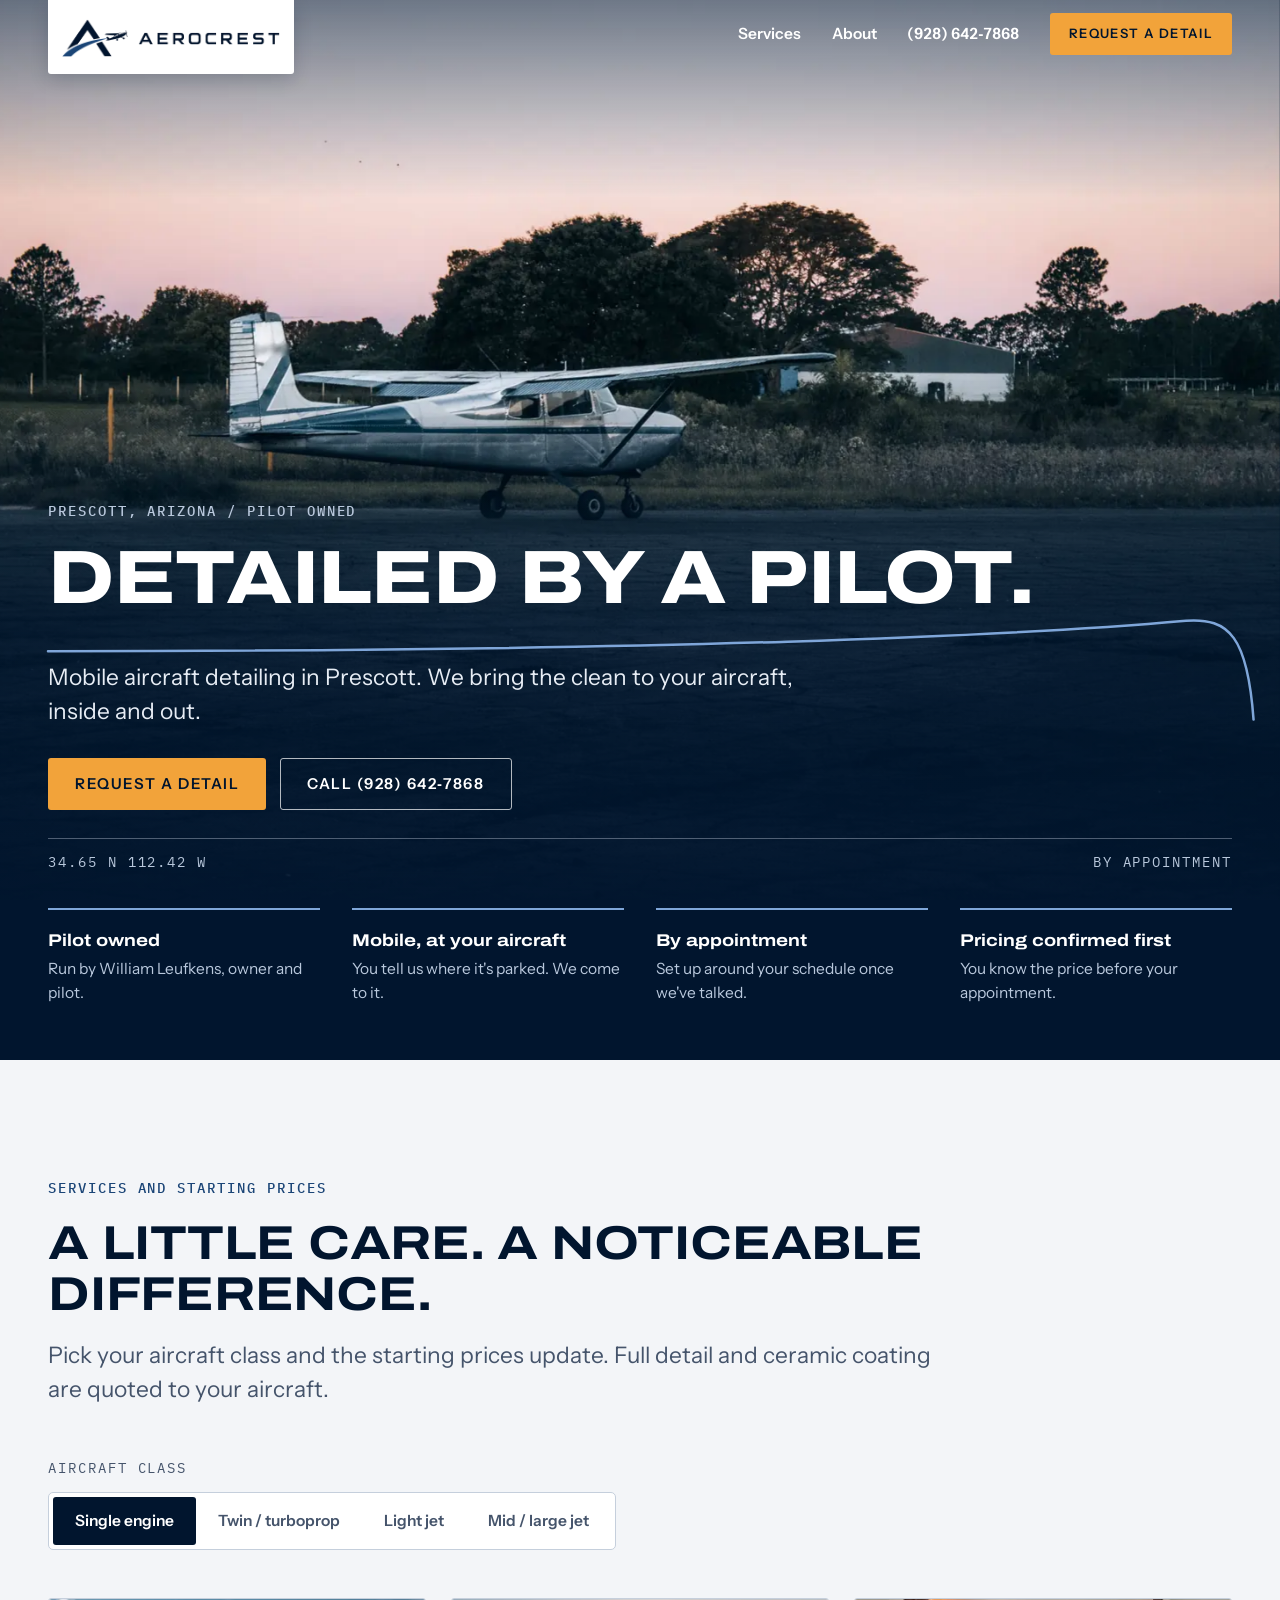
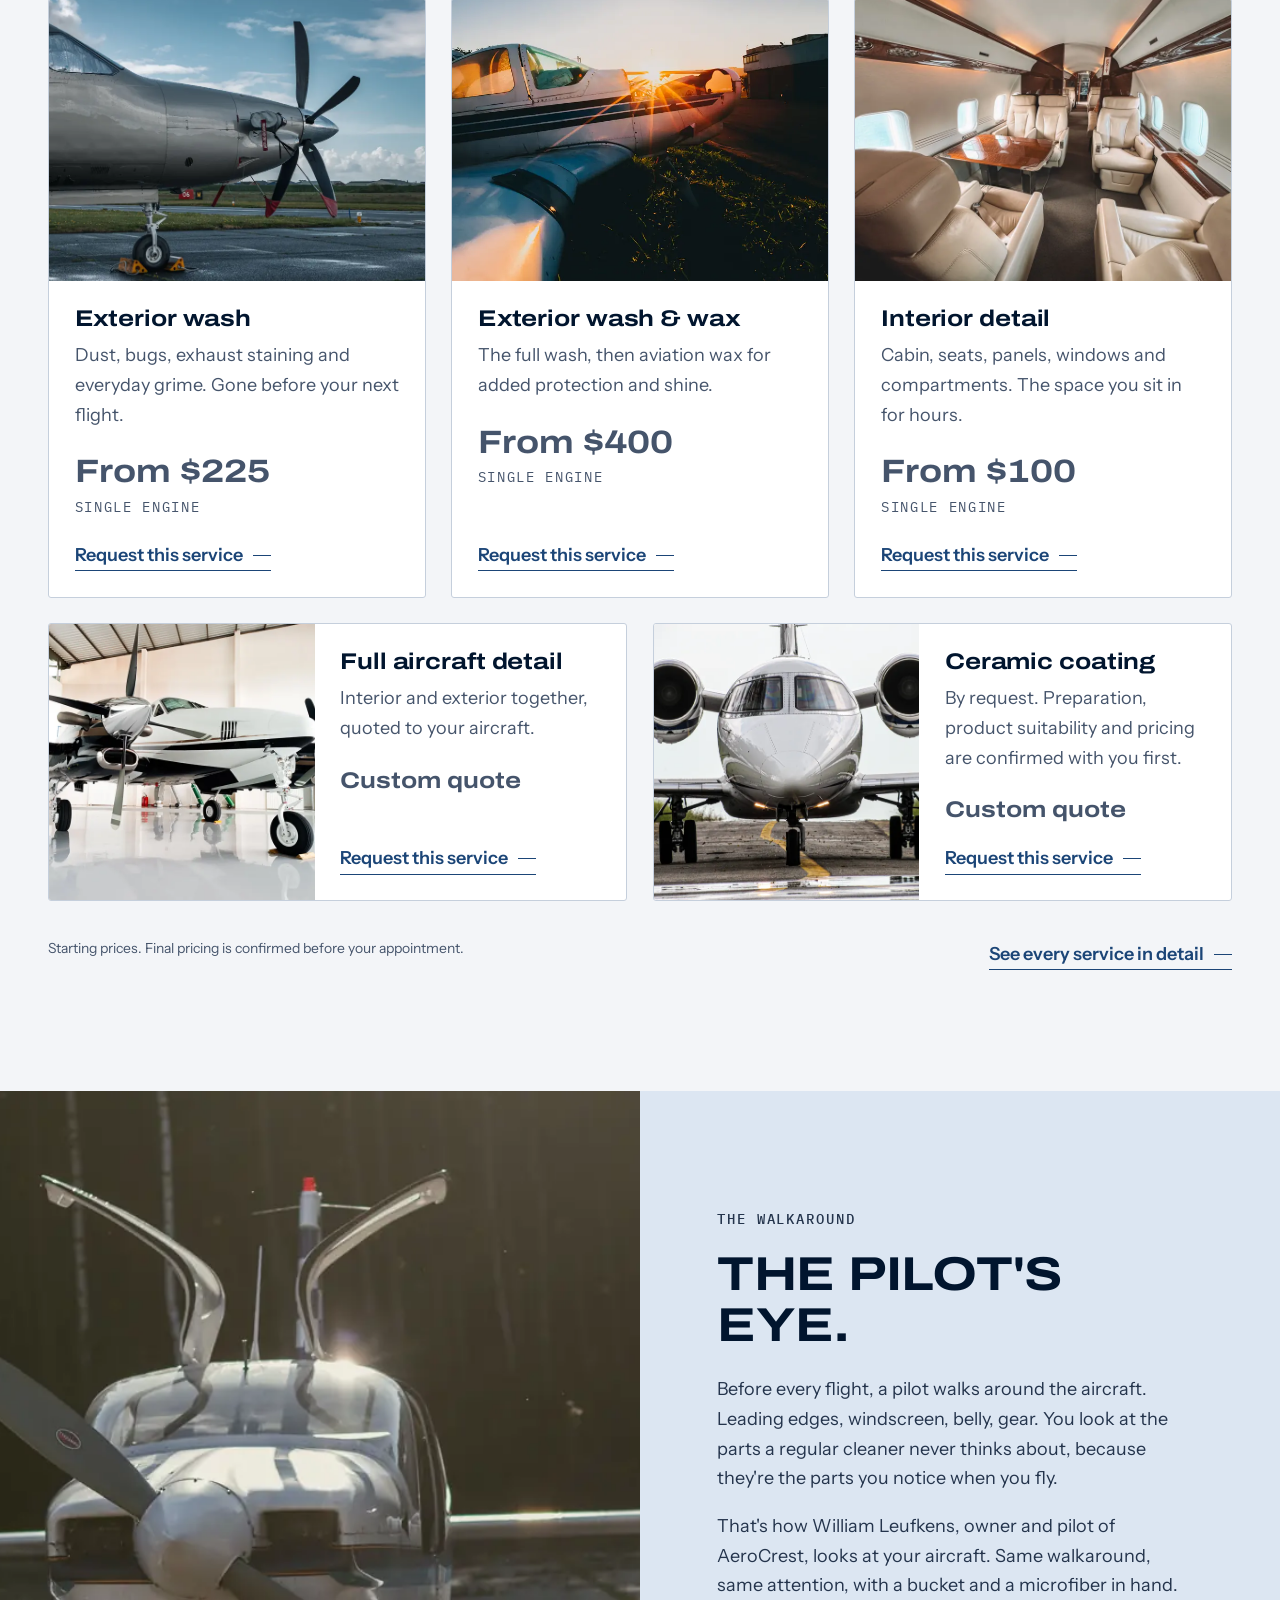
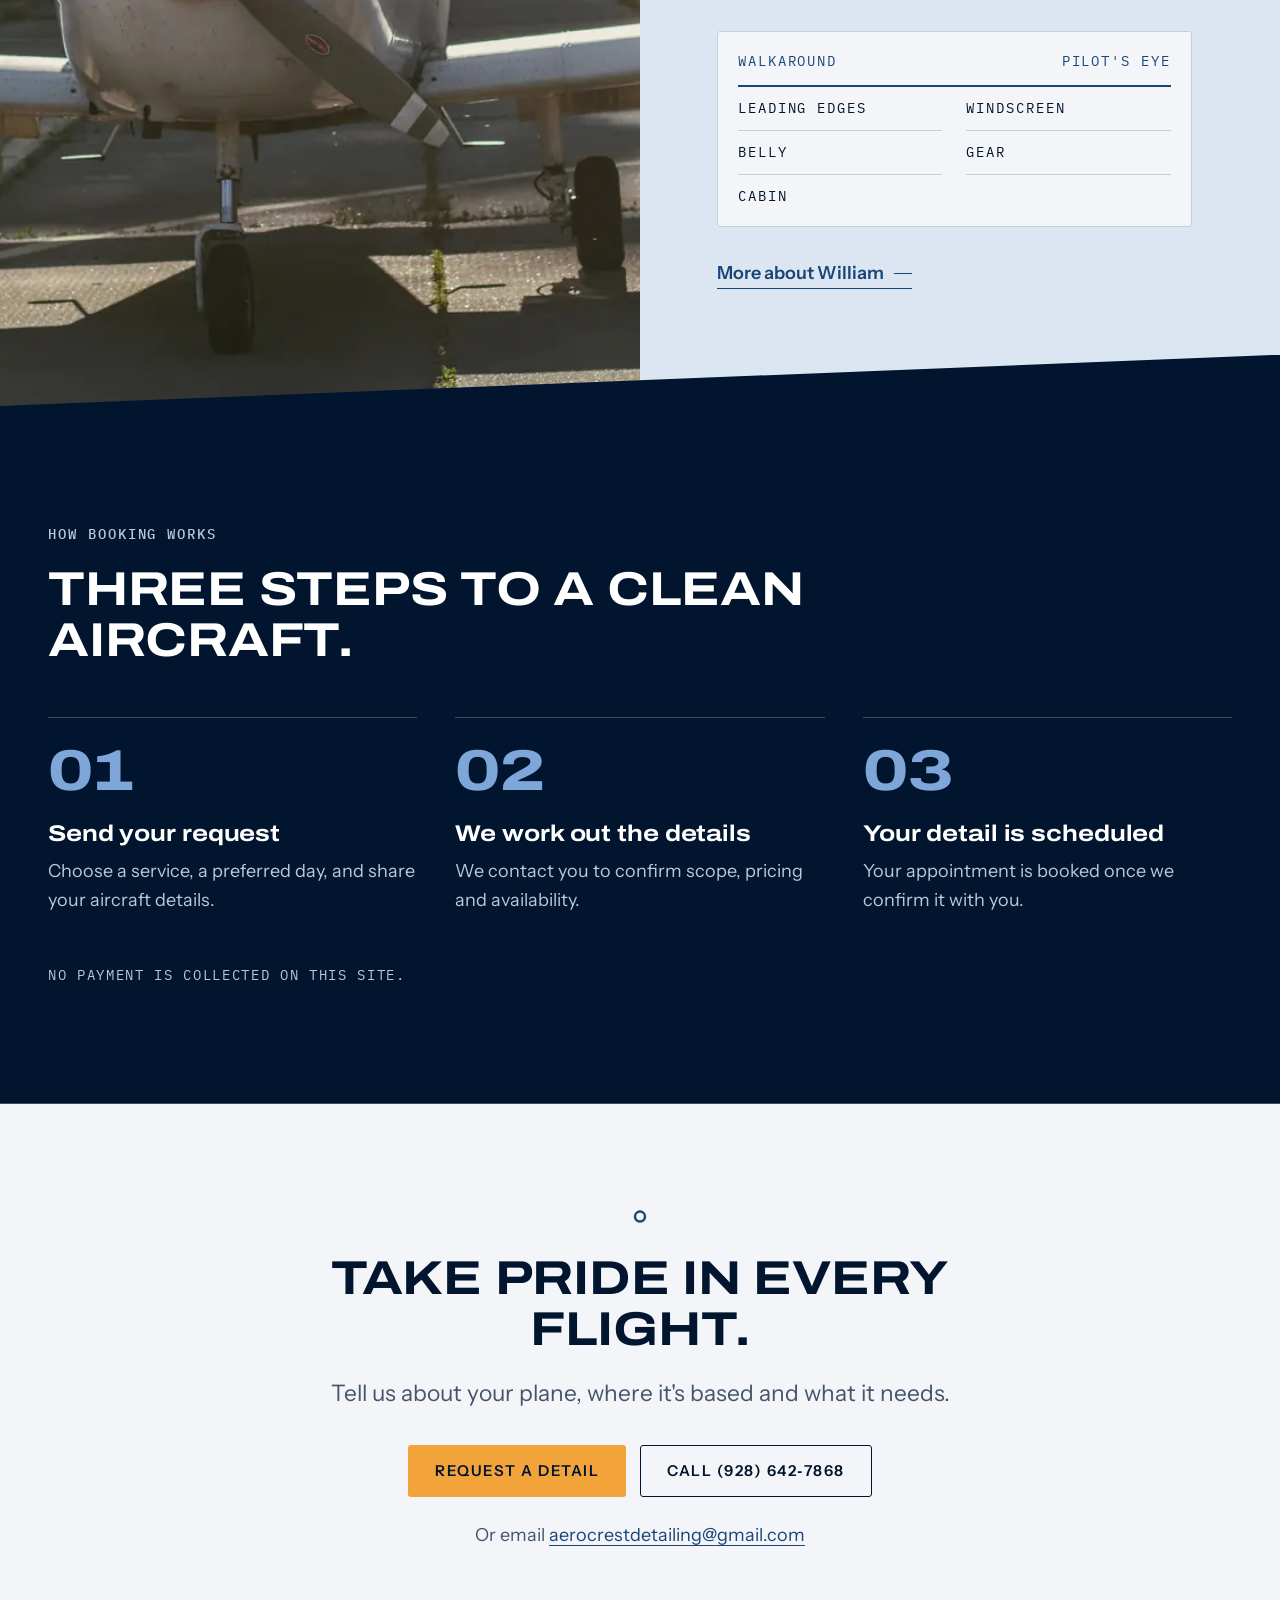
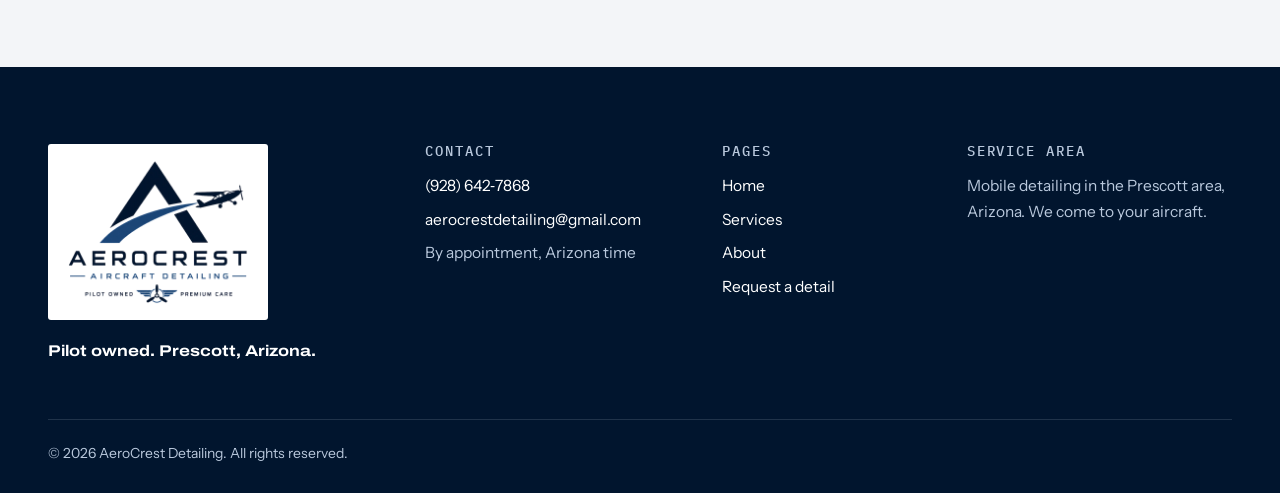
==== commit add0a5a2: "Add credits, manifest and READMEs; QA fixes for fonts, validation and layout Co-Authored-By: Claude " ====
--- a/index.html
+++ b/index.html
@@ -26,7 +26,7 @@
   <link rel="preconnect" href="https://fonts.gstatic.com" crossorigin>
   <link rel="stylesheet" href="https://fonts.googleapis.com/css2?family=Archivo:wdth,wght@100..125,600..800&amp;family=IBM+Plex+Mono:wght@500&amp;family=Instrument+Sans:wght@400;600&amp;display=swap" media="print" data-fonts>
   <noscript><link rel="stylesheet" href="https://fonts.googleapis.com/css2?family=Archivo:wdth,wght@100..125,600..800&amp;family=IBM+Plex+Mono:wght@500&amp;family=Instrument+Sans:wght@400;600&amp;display=swap"></noscript>
-  <link rel="preload" as="image" type="image/webp" imagesrcset="images/hero-high-wing-single-engine-dusk-ramp-800.webp 800w, images/hero-high-wing-single-engine-dusk-ramp-1600.webp 1600w, images/hero-high-wing-single-engine-dusk-ramp-2400.webp 2400w" imagesizes="100vw">
+  <link rel="preload" as="image" type="image/webp" href="images/hero-high-wing-single-engine-dusk-ramp-1600.webp" imagesrcset="images/hero-high-wing-single-engine-dusk-ramp-800.webp 800w, images/hero-high-wing-single-engine-dusk-ramp-1600.webp 1600w, images/hero-high-wing-single-engine-dusk-ramp-2400.webp 2400w" imagesizes="100vw">
   <link rel="stylesheet" href="styles.css">
   <script src="main.js" defer></script>
   <script type="application/ld+json">
@@ -83,7 +83,7 @@
         <ul class="site-nav__list">
           <li><a href="services.html">Services</a></li>
           <li><a href="about.html">About</a></li>
-          <li><a class="site-nav__phone" href="tel:+19286427868">(928) 642-7868</a></li>
+          <li><a class="site-nav__phone" href="tel:+19286427868">(928)&nbsp;642&#8209;7868</a></li>
           <li><a class="btn btn--primary btn--small" href="request.html">Request a detail</a></li>
         </ul>
       </nav>
@@ -112,10 +112,10 @@
         <p class="hero__lede">Mobile aircraft detailing in Prescott. We bring the clean to your aircraft, inside and out.</p>
         <div class="button-row">
           <a class="btn btn--primary" href="request.html">Request a detail</a>
-          <a class="btn btn--ghost-light" href="tel:+19286427868">Call (928) 642-7868</a>
-        </div>
-      </div>
-      <div class="hero__placard container" aria-label="Location and hours">
+          <a class="btn btn--ghost-light" href="tel:+19286427868">Call&nbsp;(928)&nbsp;642&#8209;7868</a>
+        </div>
+      </div>
+      <div class="hero__placard container">
         <p class="placard placard--light"><span>34.65 N 112.42 W</span><span>By appointment</span></p>
       </div>
     </section>
@@ -252,7 +252,7 @@
           <h2 class="section-title" id="pilot-eye-title">The pilot's eye.</h2>
           <p>Before every flight, a pilot walks around the aircraft. Leading edges, windscreen, belly, gear. You look at the parts a regular cleaner never thinks about, because they're the parts you notice when you fly.</p>
           <p>That's how William Leufkens, owner and pilot of AeroCrest, looks at your aircraft. Same walkaround, same attention, with a bucket and a microfiber in hand.</p>
-          <div class="checklist" aria-label="What a pilot looks at on the walkaround">
+          <div class="checklist">
             <p class="checklist__head"><span>Walkaround</span><span>Pilot's eye</span></p>
             <ul>
               <li>Leading edges</li>
@@ -301,7 +301,7 @@
         <p class="cta-landing__lede reveal">Tell us about your plane, where it's based and what it needs.</p>
         <div class="button-row button-row--center reveal">
           <a class="btn btn--primary" href="request.html">Request a detail</a>
-          <a class="btn btn--ghost" href="tel:+19286427868">Call (928) 642-7868</a>
+          <a class="btn btn--ghost" href="tel:+19286427868">Call&nbsp;(928)&nbsp;642&#8209;7868</a>
         </div>
         <p class="cta-landing__email reveal">Or email <a href="mailto:aerocrestdetailing@gmail.com">aerocrestdetailing@gmail.com</a></p>
       </div>
@@ -322,7 +322,7 @@
       <div class="site-footer__col">
         <h2 class="site-footer__head">Contact</h2>
         <ul class="site-footer__list">
-          <li><a href="tel:+19286427868">(928) 642-7868</a></li>
+          <li><a href="tel:+19286427868">(928)&nbsp;642&#8209;7868</a></li>
           <li><a href="mailto:aerocrestdetailing@gmail.com">aerocrestdetailing@gmail.com</a></li>
           <li>By appointment, Arizona time</li>
         </ul>
--- a/styles.css
+++ b/styles.css
@@ -965,7 +965,7 @@
   gap: clamp(36px, 5vw, 80px);
   align-items: start;
 }
-.request__aside { position: sticky; top: calc(var(--header-h) + 32px); }
+.request__aside { min-width: 0; }
 .request__aside h2 { font-size: var(--step-1); margin-bottom: 18px; }
 .mini-steps { counter-reset: step; margin-bottom: 32px; }
 .mini-steps li {
@@ -988,6 +988,8 @@
 .mini-steps strong { display: block; color: var(--ink); }
 .contact-lines { margin-bottom: 24px; }
 .request__aside .placard { margin-bottom: 20px; }
+.request__media { margin-top: 28px; border-radius: var(--radius); overflow: hidden; }
+.request__media img { width: 100%; aspect-ratio: 3 / 2; object-fit: cover; }
 .contact-lines li { margin-bottom: 6px; }
 .contact-lines a { font-weight: 600; overflow-wrap: anywhere; }
 .request__note {
@@ -999,7 +1001,8 @@
 }
 @media (max-width: 899px) {
   .request__grid { grid-template-columns: 1fr; }
-  .request__aside { position: static; }
+
+  .request__media { display: none; }
 }
 
 .form-card {
@@ -1010,8 +1013,7 @@
 }
 .form-section { margin: 0 0 36px; padding: 0; border: 0; min-width: 0; }
 .form-section__legend,
-.field label,
-.field__label {
+.field label {
   display: block;
   margin-bottom: 8px;
   padding: 0;
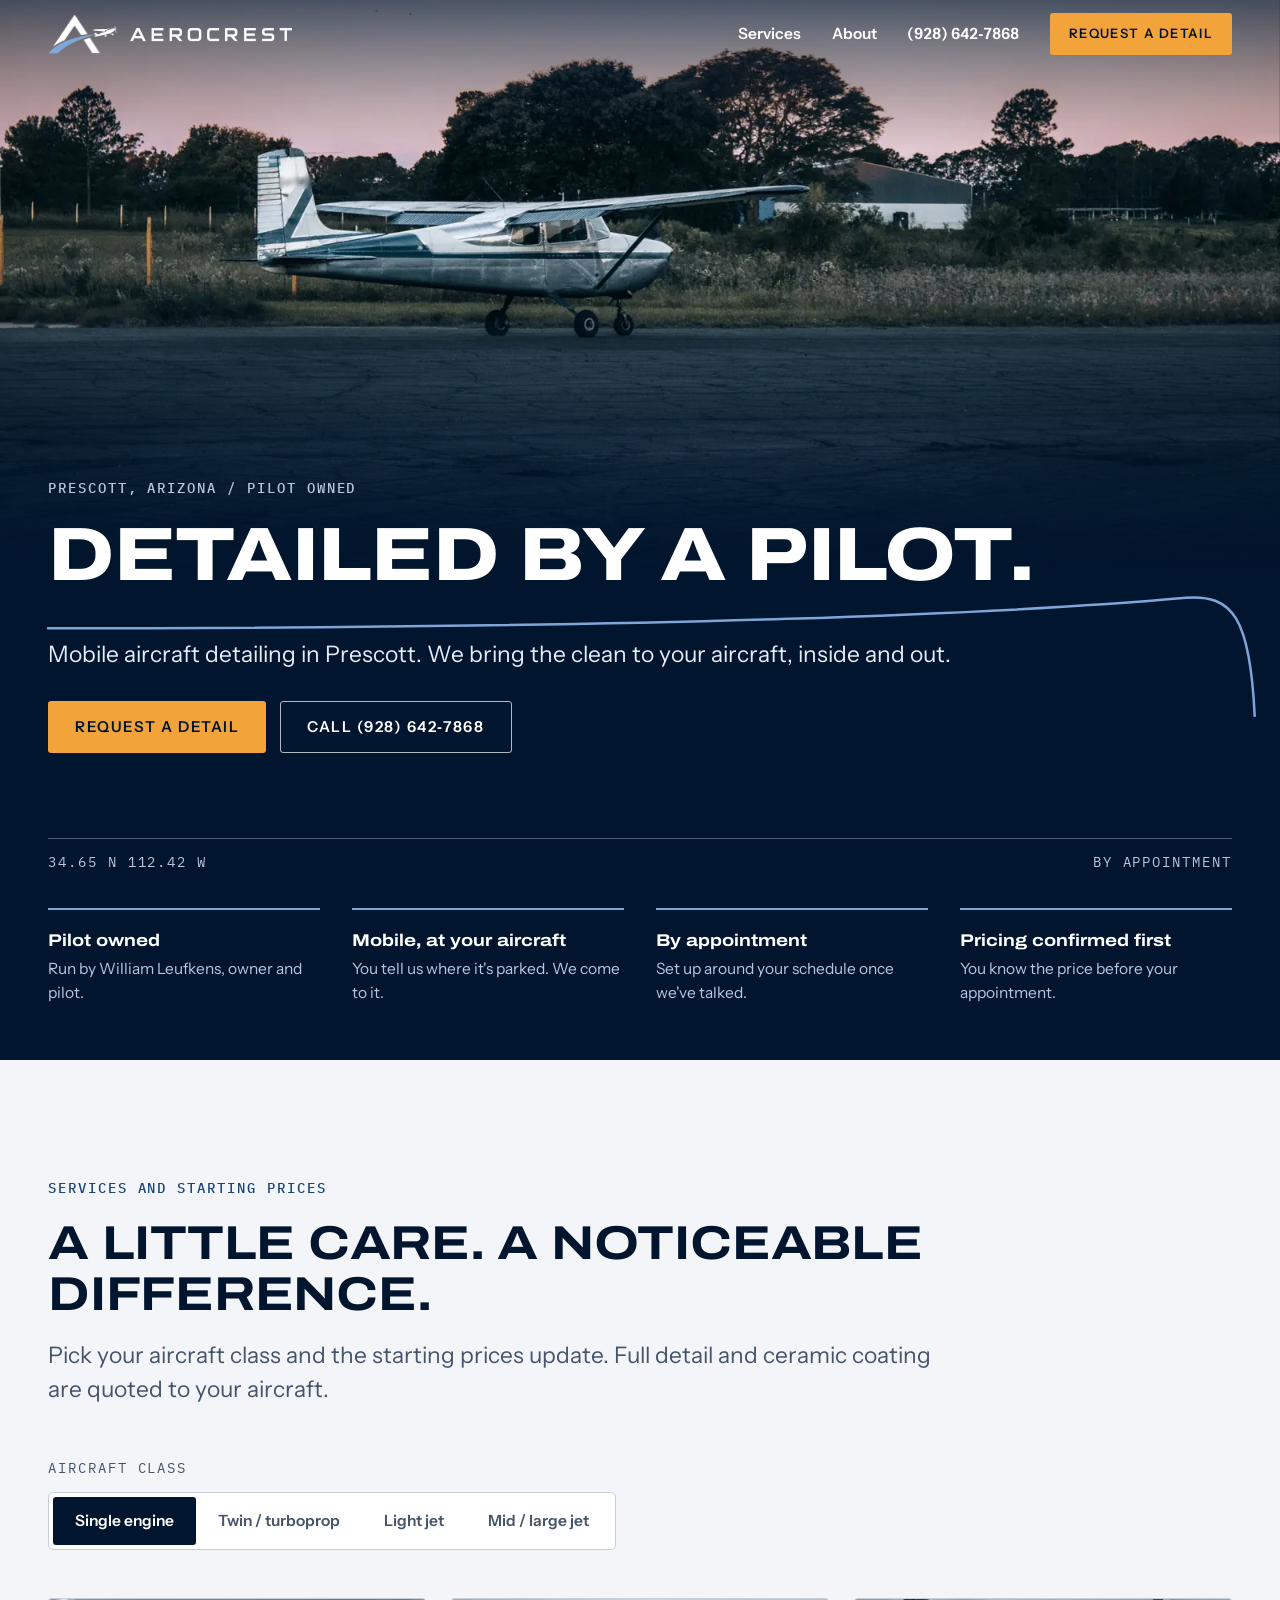
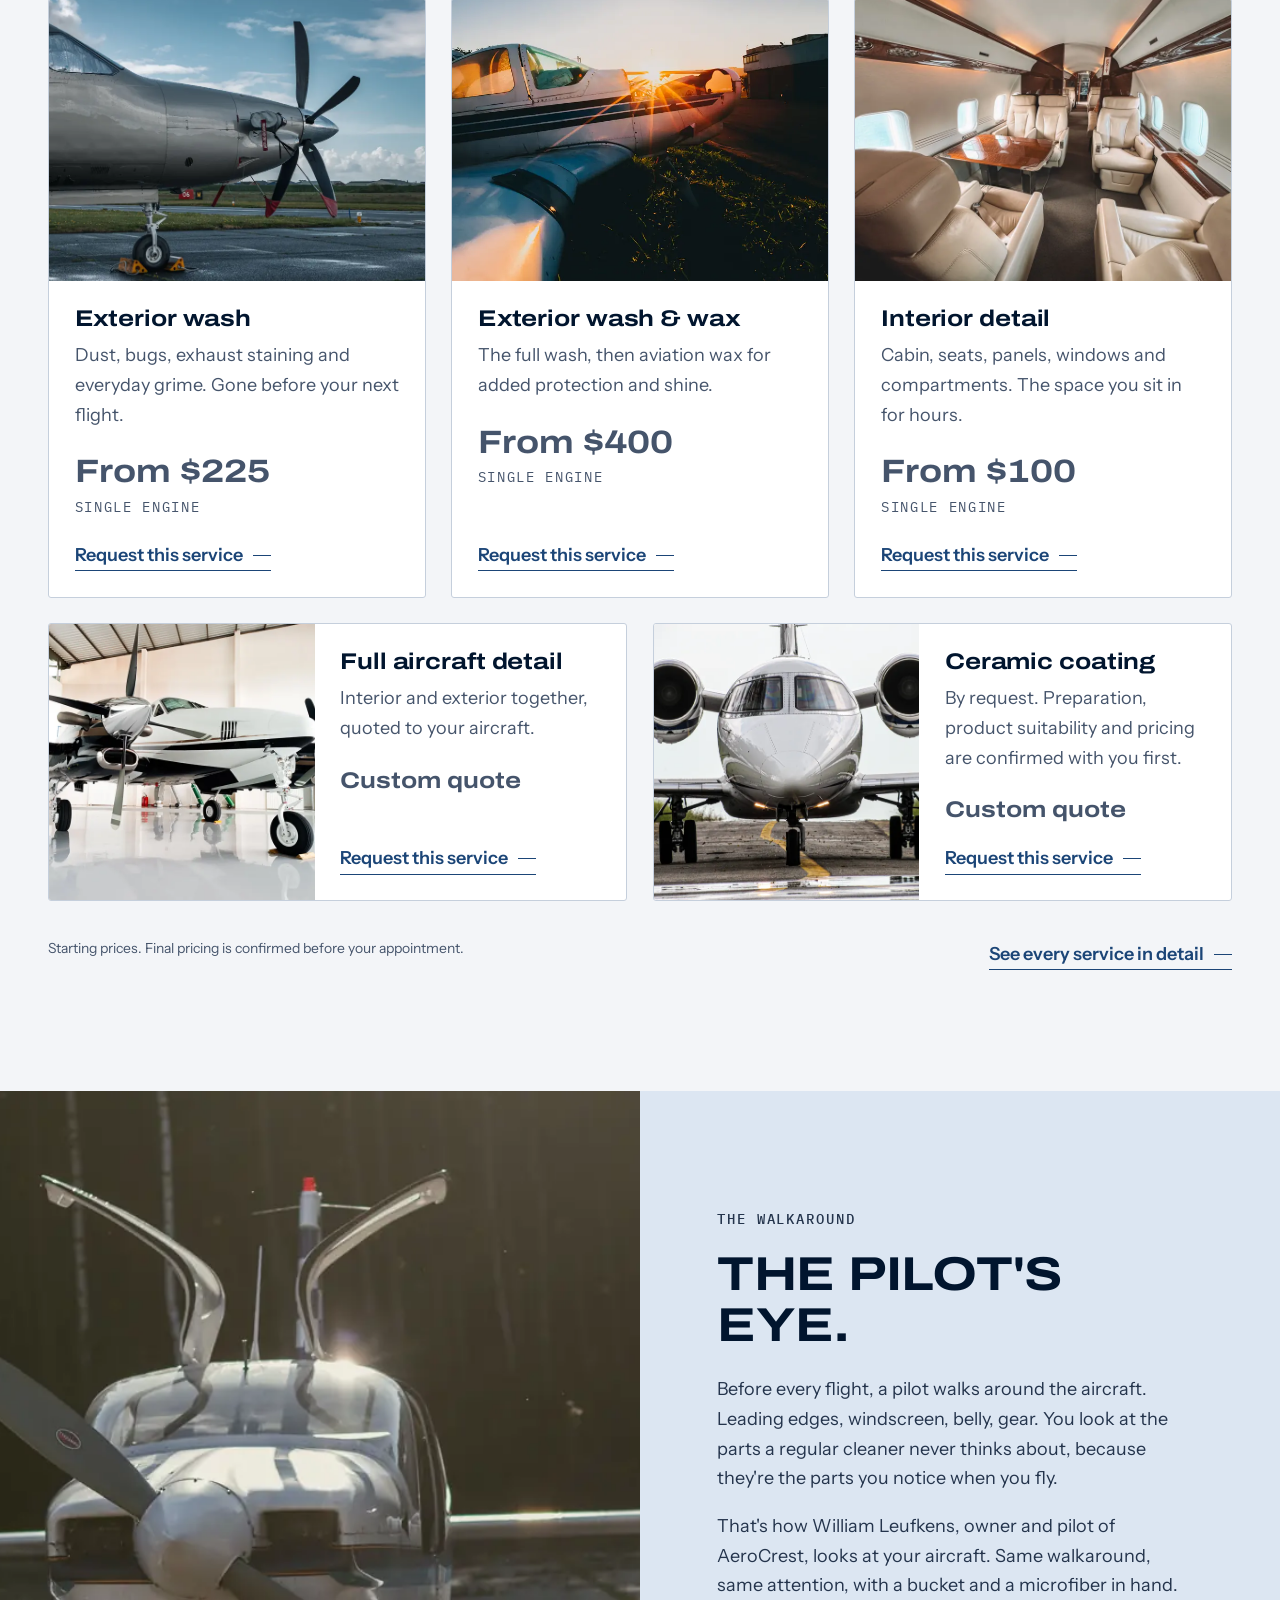
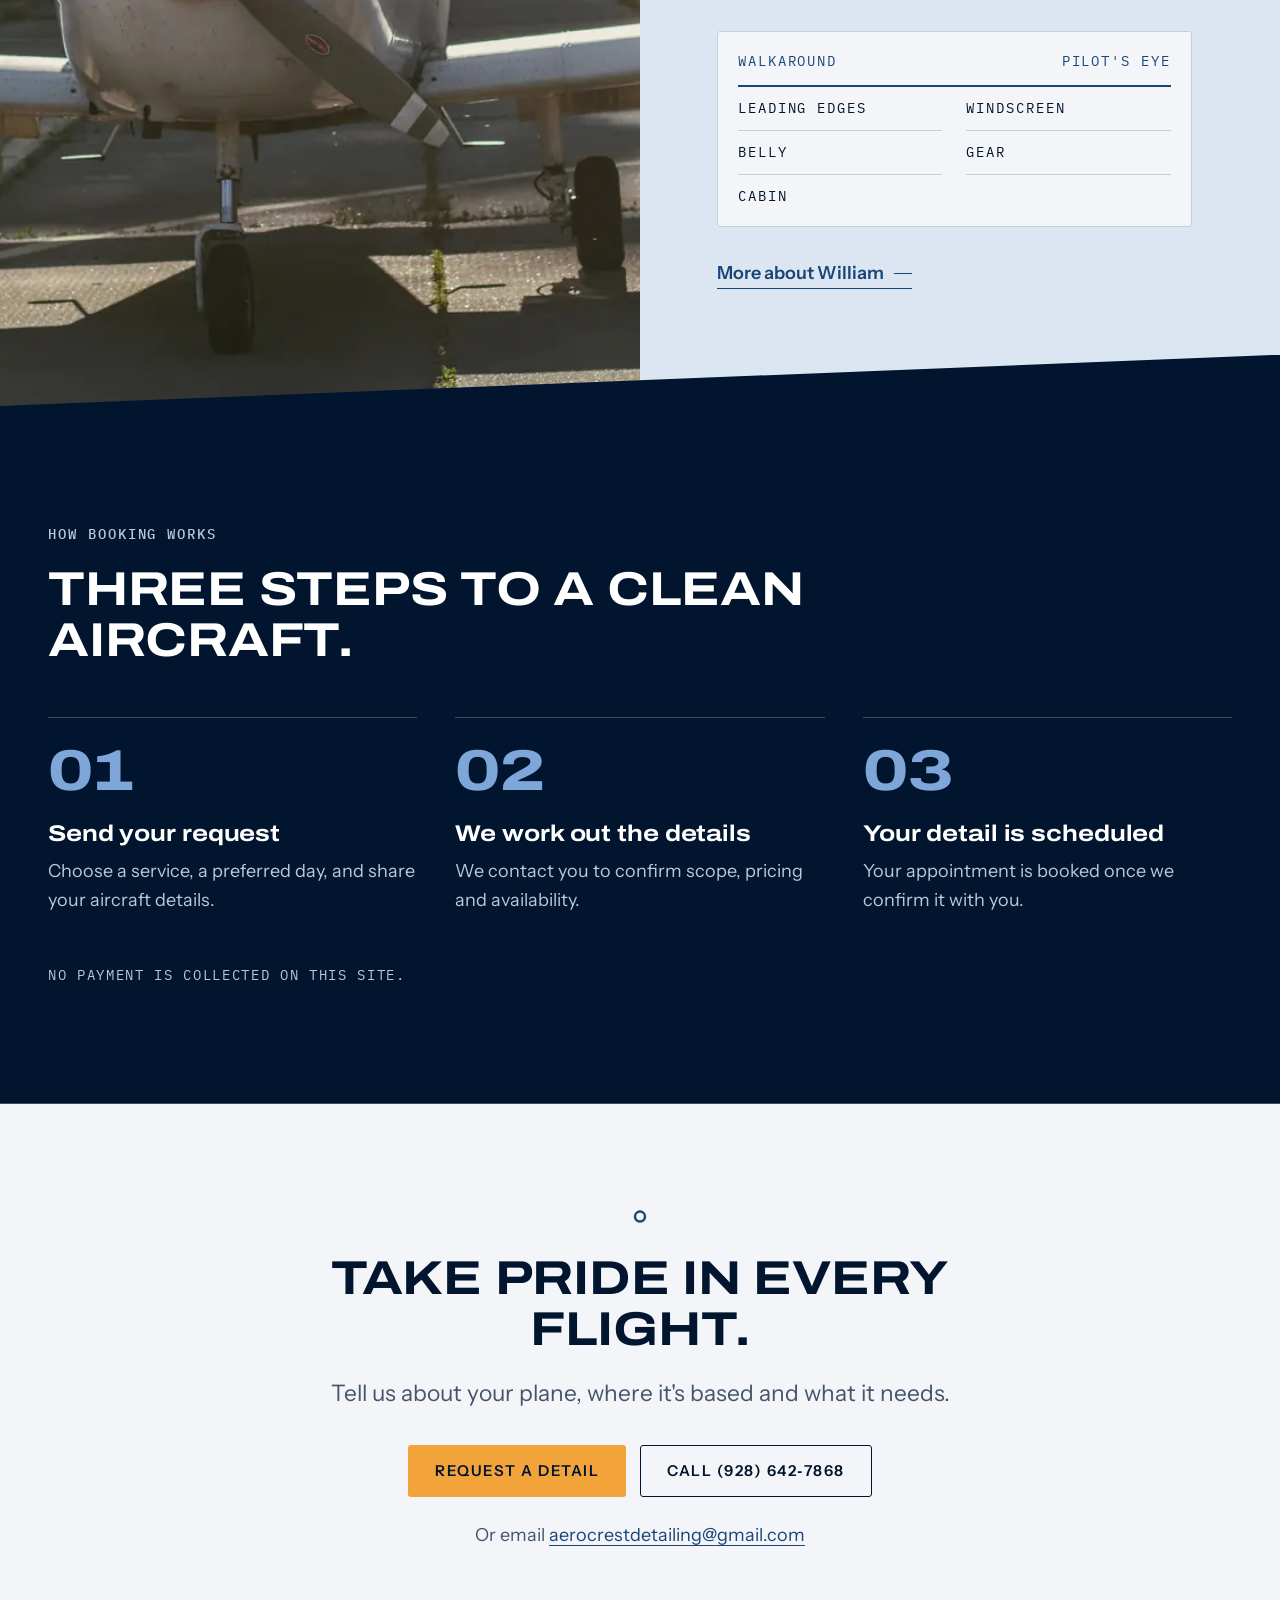
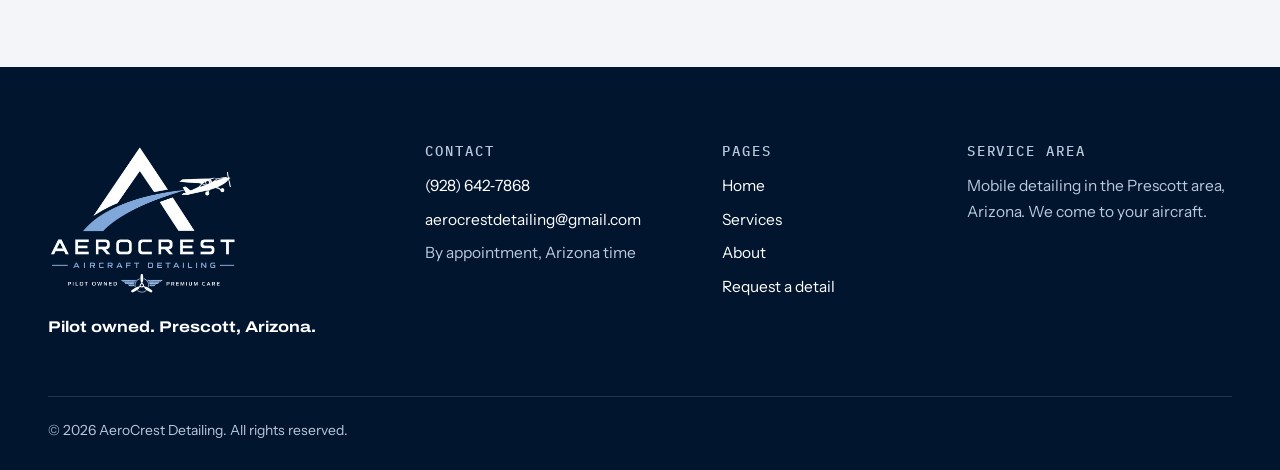
==== commit b9023d91: "Use a reversed logo on the dark header and footer; stack the hero photo above the headline Co-Author" ====
--- a/index.html
+++ b/index.html
@@ -64,12 +64,12 @@
     <div class="site-header__inner">
       <a class="brand" href="index.html" aria-label="AeroCrest Detailing, home">
         <picture>
-          <source type="image/webp" srcset="images/aerocrest-mark.webp">
-          <img class="brand__mark" src="images/aerocrest-mark.png" width="277" height="160" alt="">
+          <source type="image/webp" srcset="images/aerocrest-mark-reversed.webp">
+          <img class="brand__mark" src="images/aerocrest-mark-reversed.png" width="277" height="160" alt="">
         </picture>
         <picture>
-          <source type="image/webp" srcset="images/aerocrest-wordmark.webp">
-          <img class="brand__word" src="images/aerocrest-wordmark.png" width="656" height="60" alt="">
+          <source type="image/webp" srcset="images/aerocrest-wordmark-reversed.webp">
+          <img class="brand__word" src="images/aerocrest-wordmark-reversed.png" width="656" height="60" alt="">
         </picture>
       </a>
       <a class="header-call" href="tel:+19286427868" aria-label="Call AeroCrest Detailing at (928) 642-7868">
@@ -311,10 +311,10 @@
   <footer class="site-footer">
     <div class="container site-footer__grid">
       <div class="site-footer__brand">
-        <div class="logo-plate">
+        <div class="footer-logo">
           <picture>
-            <source type="image/webp" srcset="images/aerocrest-logo-lockup.webp">
-            <img src="images/aerocrest-logo-lockup.png" width="748" height="600" alt="AeroCrest Aircraft Detailing. Pilot owned, premium care." loading="lazy" decoding="async">
+            <source type="image/webp" srcset="images/aerocrest-logo-lockup-reversed.webp">
+            <img src="images/aerocrest-logo-lockup-reversed.png" width="748" height="600" alt="AeroCrest Aircraft Detailing. Pilot owned, premium care." loading="lazy" decoding="async">
           </picture>
         </div>
         <p class="site-footer__tag">Pilot owned. Prescott, Arizona.</p>
--- a/styles.css
+++ b/styles.css
@@ -16,7 +16,7 @@
   --on-dark: #FFFFFF;
   --on-dark-muted: #B9C8DC;/* Sky haze dimmed for secondary text on navy. 10.8:1. */
   --swoosh-lift: #7FA6D9;  /* Swoosh blue lifted so the flight path still reads over navy. */
-  --plate: #FFFFFF;        /* The logo is supplied on white, so it sits on a white plate. */
+  --plate: #FFFFFF;        /* Card and form surfaces. */
 
   /* Type */
   --font-display: "Archivo", "Arial Narrow", "Helvetica Neue", Arial, sans-serif;
@@ -243,19 +243,17 @@
   padding-inline: var(--gutter);
 }
 
-/* The logo is supplied on white, so it hangs from the top edge on its own white plate. */
+/* Reversed logo (white and lifted blue), cut from the original file, straight on the dark header. */
 .brand {
   display: flex;
   align-items: center;
-  gap: 10px;
-  height: calc(var(--header-h) + 6px);
-  padding: 10px 14px 8px;
-  background: var(--plate);
-  border-radius: 0 0 var(--radius) var(--radius);
-  box-shadow: 0 6px 18px rgba(1, 21, 46, 0.18);
-}
-.brand__mark { width: auto; height: 38px; }
-.brand__word { width: auto; height: 13px; }
+  gap: 12px;
+  align-self: center;
+  padding: 6px 0;
+  text-decoration: none;
+}
+.brand__mark { width: auto; height: 40px; }
+.brand__word { width: auto; height: 15px; }
 
 .site-nav { margin-left: auto; align-self: center; }
 .site-nav__list { display: flex; align-items: center; gap: clamp(18px, 2.4vw, 34px); }
@@ -276,9 +274,9 @@
 
 @media (max-width: 899px) {
   :root { --header-h: 60px; }
-  .brand { padding: 8px 12px 7px; gap: 8px; }
+  .brand { gap: 9px; }
   .brand__mark { height: 32px; }
-  .brand__word { height: 11px; }
+  .brand__word { height: 12px; }
 
   .header-call,
   .nav-toggle {
@@ -383,39 +381,43 @@
 .flight-land { display: block; height: 72px; }
 
 /* ---------- Hero ---------- */
+/* The photo is a band across the top that fades into the navy ramp, so the
+   headline sits below the aircraft at every screen shape. */
 .hero {
   position: relative;
   display: flex;
   flex-direction: column;
-  justify-content: flex-end;
   min-height: 100vh;
   min-height: 100svh;
-  padding-top: calc(var(--header-h) + 48px);
   background: var(--ramp-navy);
   color: var(--on-dark);
   overflow: hidden;
   isolation: isolate;
 }
 .hero__media {
-  position: absolute;
-  inset: 0;
-  z-index: -1;
+  position: relative;
+  height: clamp(380px, 64svh, 780px);
+  overflow: hidden;
 }
 .hero__media img {
   width: 100%;
   height: 100%;
   object-fit: cover;
-  object-position: 42% 45%;
+  object-position: 42% 56%;
 }
 .hero__media::after {
   content: "";
   position: absolute;
   inset: 0;
   background:
-    linear-gradient(to top, rgba(1, 21, 46, 0.94) 0%, rgba(1, 21, 46, 0.72) 30%, rgba(1, 21, 46, 0) 58%),
-    linear-gradient(to bottom, rgba(1, 21, 46, 0.55) 0%, rgba(1, 21, 46, 0) 22%);
-}
-.hero__content { position: relative; padding-bottom: 28px; }
+    linear-gradient(to top, var(--ramp-navy) 0%, rgba(1, 21, 46, 0.6) 22%, rgba(1, 21, 46, 0) 48%),
+    linear-gradient(to bottom, rgba(1, 21, 46, 0.7) 0%, rgba(1, 21, 46, 0) 26%);
+}
+.hero__content {
+  position: relative;
+  margin-top: clamp(-140px, -11svh, -84px);
+  padding-bottom: 28px;
+}
 .hero__title {
   font-size: var(--step-hero);
   font-weight: 800;
@@ -424,24 +426,17 @@
   letter-spacing: -0.01em;
 }
 .hero__lede {
-  max-width: 34em;
+  max-width: 44em;
   margin-bottom: 30px;
   font-size: var(--step-1);
   line-height: 1.5;
   color: #E7EDF5;
 }
-.hero__placard { padding-bottom: 26px; }
+.hero__placard { margin-top: auto; padding-bottom: 26px; }
 
 @media (max-width: 699px) {
-  .hero { justify-content: flex-start; padding-top: 0; }
-  .hero__media { position: relative; inset: auto; height: 58svh; min-height: 320px; z-index: 0; }
+  .hero__media { height: 58svh; min-height: 320px; }
   .hero__media img { object-position: 32% 50%; }
-  .hero__media::after {
-    background:
-      linear-gradient(to top, var(--ramp-navy) 0%, rgba(1, 21, 46, 0.5) 30%, rgba(1, 21, 46, 0) 55%),
-      linear-gradient(to bottom, rgba(1, 21, 46, 0.6) 0%, rgba(1, 21, 46, 0) 30%);
-  }
-  .hero__content { margin-top: -84px; padding-bottom: 24px; }
   .hero .button-row .btn { flex: 1 1 100%; }
 }
 
@@ -749,13 +744,8 @@
   grid-template-columns: 1.3fr 1fr 0.8fr 1fr;
   gap: 40px 32px;
 }
-.logo-plate {
-  width: 220px;
-  padding: 14px 18px;
-  background: var(--plate);
-  border-radius: var(--radius);
-}
-.logo-plate img { width: 100%; }
+.footer-logo { width: 190px; }
+.footer-logo img { width: 100%; }
 .site-footer__tag {
   margin-top: 18px;
   font-family: var(--font-display);
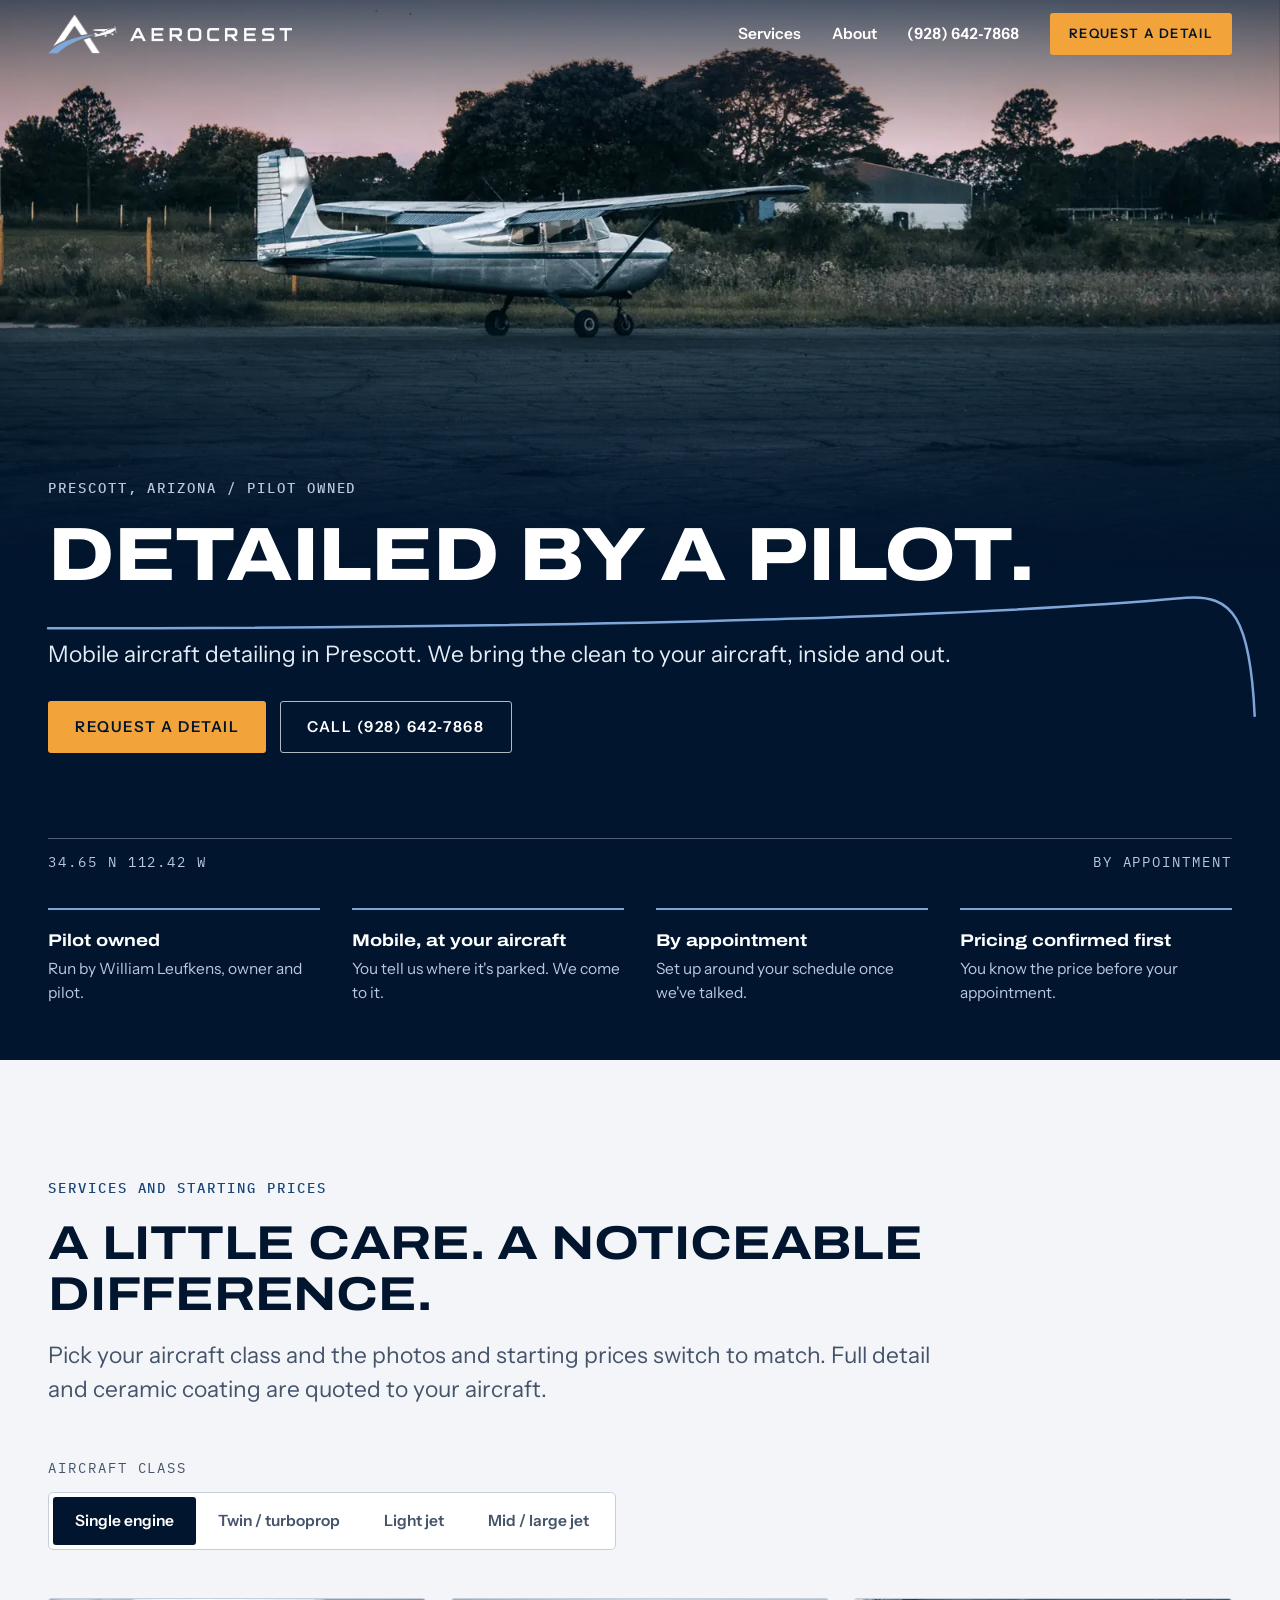
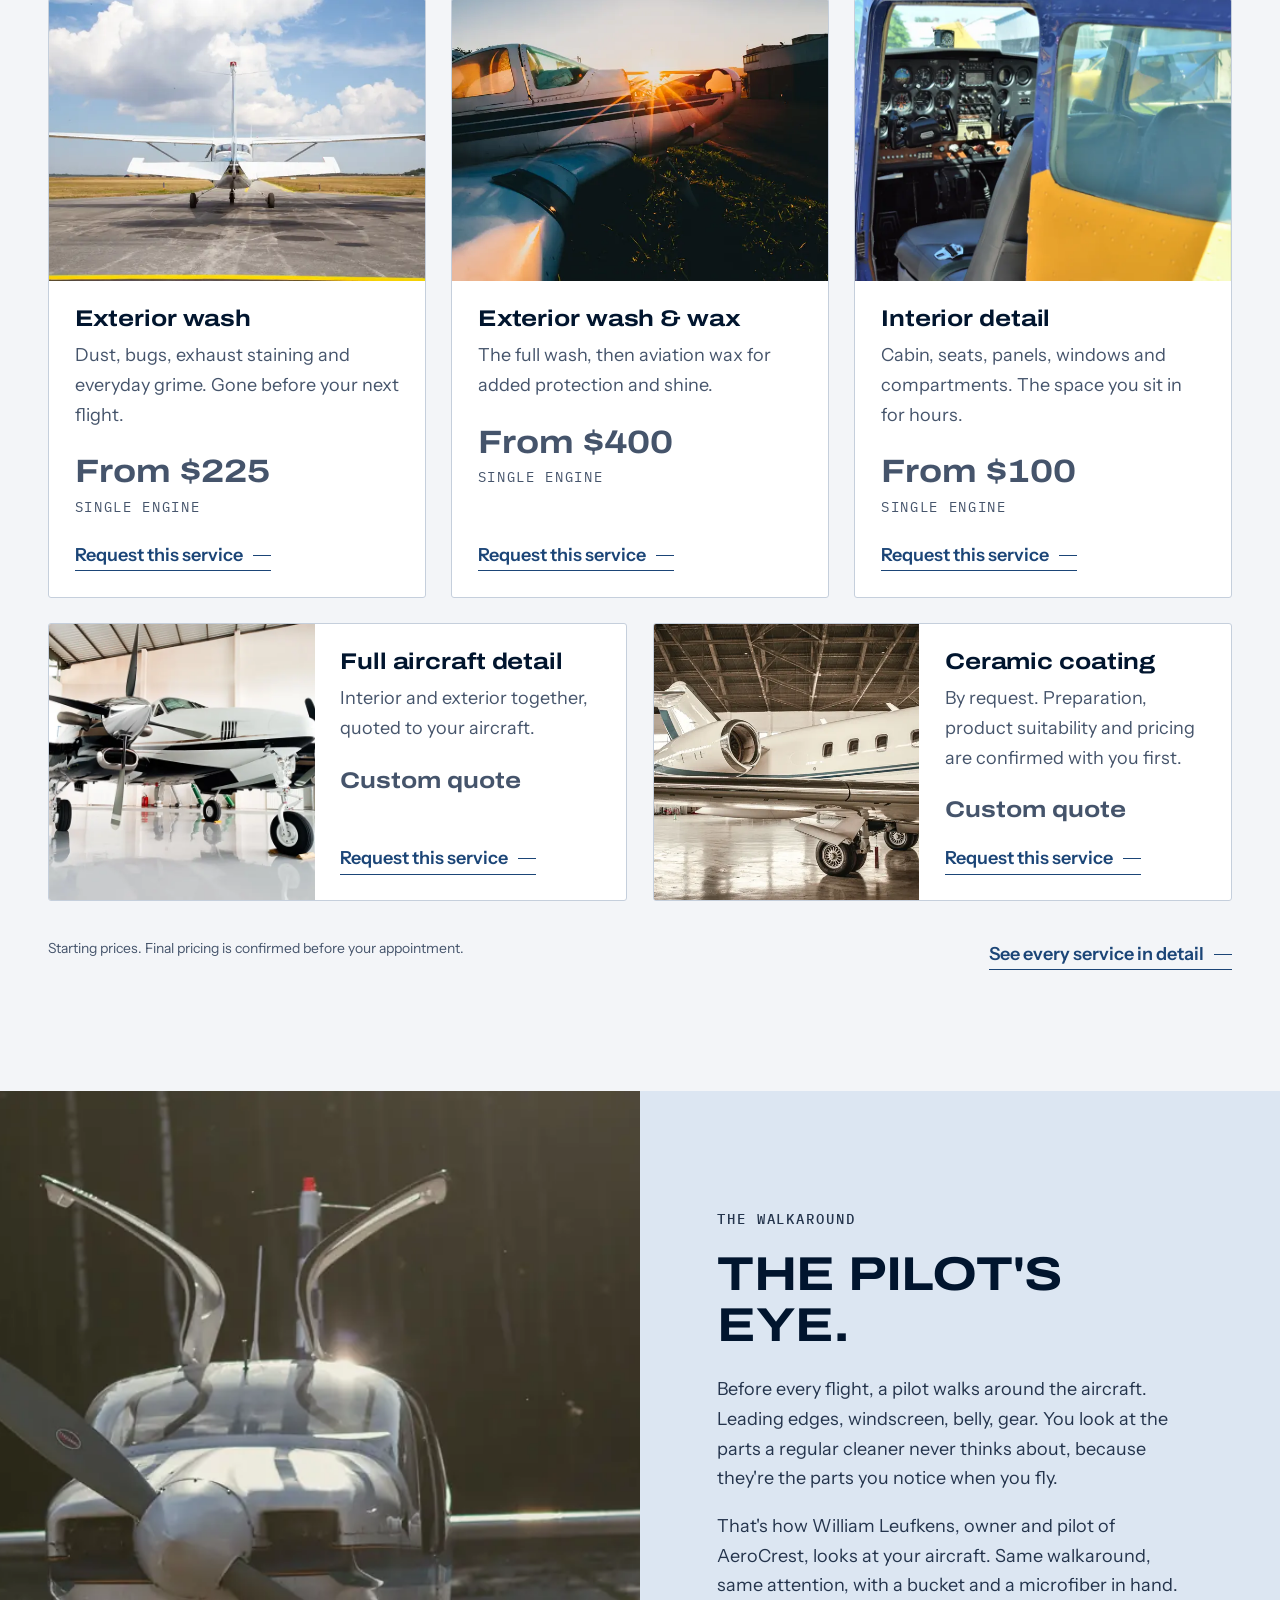
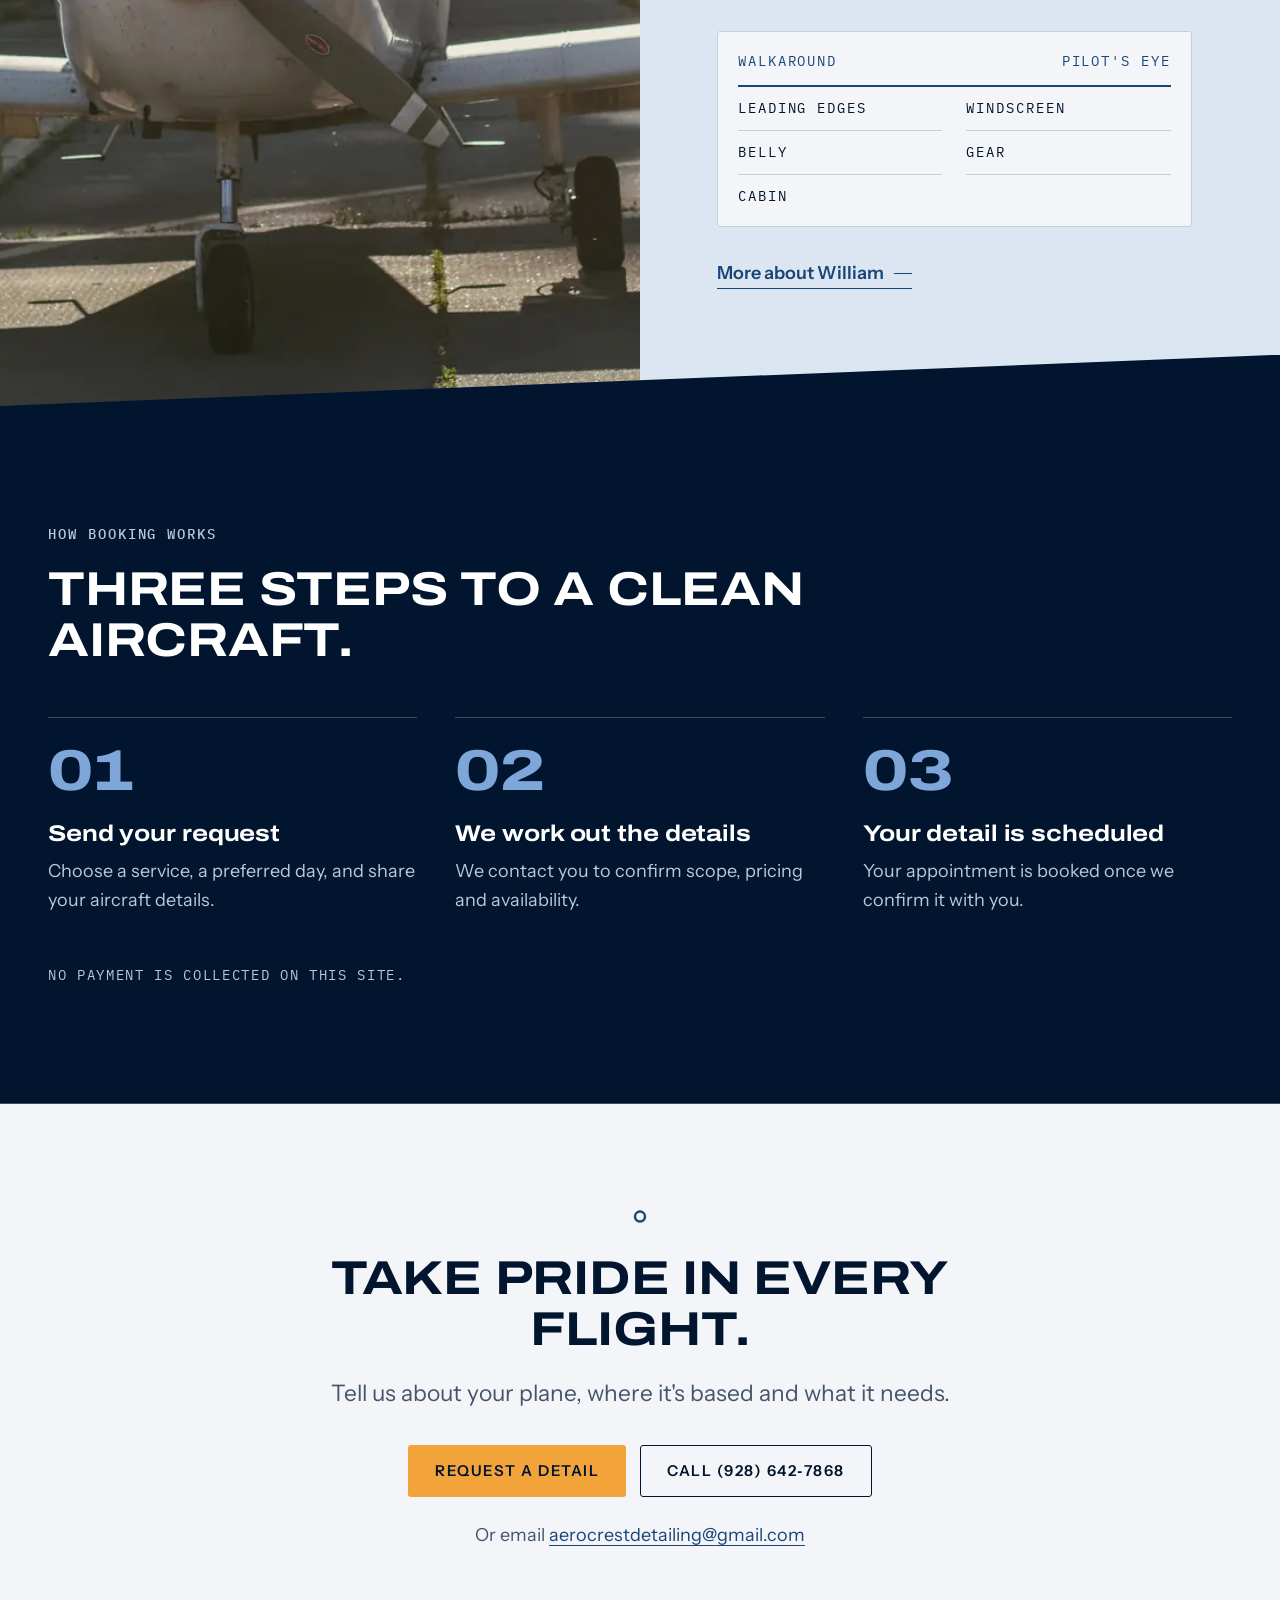
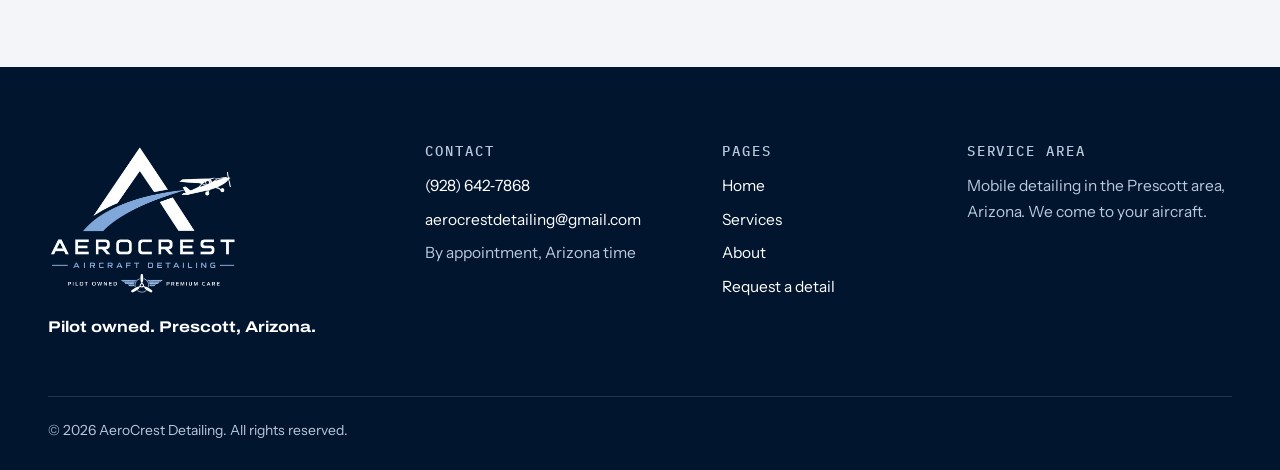
==== commit 78dae046: "Swap service photos to match the selected aircraft class Co-Authored-By: Claude Opus 5.5 <noreply@an" ====
--- a/index.html
+++ b/index.html
@@ -134,7 +134,7 @@
         <div class="section-head reveal">
           <p class="eyebrow">Services and starting prices</p>
           <h2 class="section-title" id="services-title">A little care. A noticeable difference.</h2>
-          <p class="section-lede">Pick your aircraft class and the starting prices update. Full detail and ceramic coating are quoted to your aircraft.</p>
+          <p class="section-lede">Pick your aircraft class and the photos and starting prices switch to match. Full detail and ceramic coating are quoted to your aircraft.</p>
         </div>
 
         <fieldset class="class-picker reveal" data-class-picker>
@@ -154,9 +154,17 @@
 
         <div class="service-grid">
           <article class="service-card reveal" data-priced data-service="exterior-wash" data-price-single-engine="225" data-price-twin-turboprop="375" data-price-light-jet="600" data-price-mid-large-jet="900">
-            <picture class="service-card__media">
-              <source type="image/webp" srcset="images/turboprop-nose-propeller-ramp-800.webp 800w, images/turboprop-nose-propeller-ramp-1600.webp 1600w" sizes="(min-width: 1024px) 33vw, (min-width: 700px) 50vw, 100vw">
-              <img src="images/turboprop-nose-propeller-ramp.jpg" width="1600" height="1350" alt="Rain beading on the polished grey nose and five-blade propeller of a turboprop parked on a wet ramp." loading="lazy" decoding="async">
+            <picture class="service-card__media"
+                data-photo-single-engine="exterior-single-engine-high-wing-runway"
+                data-alt-single-engine="A white high-wing single-engine aircraft seen from behind on a runway under big summer clouds."
+                data-photo-twin-turboprop="turboprop-nose-propeller-ramp"
+                data-alt-twin-turboprop="Rain beading on the polished grey nose and five-blade propeller of a turboprop parked on a wet ramp."
+                data-photo-light-jet="light-jet-nose-on-taxiway"
+                data-alt-light-jet="Head-on view of a glossy white business jet on a wet taxiway, its nose and engine intakes reflecting the sky."
+                data-photo-mid-large-jet="exterior-large-jet-mountains"
+                data-alt-mid-large-jet="A large business jet taxiing toward the camera with snow-capped mountains behind it.">
+              <source type="image/webp" srcset="images/exterior-single-engine-high-wing-runway-800.webp 800w, images/exterior-single-engine-high-wing-runway-1600.webp 1600w" sizes="(min-width: 1024px) 33vw, (min-width: 700px) 50vw, 100vw">
+              <img src="images/exterior-single-engine-high-wing-runway.jpg" width="1600" height="971" alt="A white high-wing single-engine aircraft seen from behind on a runway under big summer clouds." loading="lazy" decoding="async">
             </picture>
             <div class="service-card__body">
               <h3 class="service-card__title">Exterior wash</h3>
@@ -172,7 +180,15 @@
           </article>
 
           <article class="service-card reveal" data-priced data-service="wash-and-wax" data-price-single-engine="400" data-price-twin-turboprop="525" data-price-light-jet="825" data-price-mid-large-jet="1350">
-            <picture class="service-card__media">
+            <picture class="service-card__media"
+                data-photo-single-engine="detail-wing-leading-edge-low-sun"
+                data-alt-single-engine="Low sun flaring across the wing and striped fuselage of a light aircraft, with light pooling on the wing surface."
+                data-photo-twin-turboprop="twin-turboprop-ramp-low-sun"
+                data-alt-twin-turboprop="A white twin turboprop on a concrete ramp in low evening sun, its polished propeller spinners catching the light."
+                data-photo-light-jet="light-jet-ramp-overcast"
+                data-alt-light-jet="A white light business jet with red and black stripes parked on a wet ramp under an overcast sky."
+                data-photo-mid-large-jet="midsize-jet-ramp-sunset"
+                data-alt-mid-large-jet="Nose-on view of a white business jet parked on a concrete apron as the sun sets behind it.">
               <source type="image/webp" srcset="images/detail-wing-leading-edge-low-sun-800.webp 800w, images/detail-wing-leading-edge-low-sun-1600.webp 1600w" sizes="(min-width: 1024px) 33vw, (min-width: 700px) 50vw, 100vw">
               <img src="images/detail-wing-leading-edge-low-sun.jpg" width="1600" height="1067" alt="Low sun flaring across the wing and striped fuselage of a light aircraft, with light pooling on the wing surface." loading="lazy" decoding="async">
             </picture>
@@ -190,9 +206,17 @@
           </article>
 
           <article class="service-card reveal" data-priced data-service="interior-detail" data-price-single-engine="100" data-price-twin-turboprop="150" data-price-light-jet="250" data-price-mid-large-jet="400">
-            <picture class="service-card__media">
-              <source type="image/webp" srcset="images/interior-cabin-leather-seats-800.webp 800w, images/interior-cabin-leather-seats-1600.webp 1600w" sizes="(min-width: 1024px) 33vw, (min-width: 700px) 50vw, 100vw">
-              <img src="images/interior-cabin-leather-seats.jpg" width="1600" height="1200" alt="A tidy business jet cabin with cream leather club seats, a polished wood table and oval windows." loading="lazy" decoding="async">
+            <picture class="service-card__media"
+                data-photo-single-engine="cockpit-single-engine-open-door"
+                data-alt-single-engine="The instrument panel and grey front seats of a blue and yellow single-engine aircraft, seen through the open door."
+                data-photo-twin-turboprop="interior-cabin-club-seats-narrow"
+                data-alt-twin-turboprop="Cream leather club seats facing each other in a narrow private aircraft cabin."
+                data-photo-light-jet="interior-cabin-leather-seats"
+                data-alt-light-jet="A tidy business jet cabin with cream leather club seats, a polished wood table and oval windows."
+                data-photo-mid-large-jet="interior-large-jet-cabin-lounge"
+                data-alt-mid-large-jet="A long business jet cabin with a cream leather divan, club seats and wood trim.">
+              <source type="image/webp" srcset="images/cockpit-single-engine-open-door-800.webp 800w, images/cockpit-single-engine-open-door-1600.webp 1600w" sizes="(min-width: 1024px) 33vw, (min-width: 700px) 50vw, 100vw">
+              <img src="images/cockpit-single-engine-open-door.jpg" width="1600" height="1359" alt="The instrument panel and grey front seats of a blue and yellow single-engine aircraft, seen through the open door." loading="lazy" decoding="async">
             </picture>
             <div class="service-card__body">
               <h3 class="service-card__title">Interior detail</h3>
@@ -222,8 +246,8 @@
 
           <article class="service-card service-card--wide reveal" data-service="ceramic-coating">
             <picture class="service-card__media">
-              <source type="image/webp" srcset="images/light-jet-nose-on-taxiway-800.webp 800w, images/light-jet-nose-on-taxiway-1600.webp 1600w" sizes="(min-width: 1024px) 25vw, (min-width: 700px) 50vw, 100vw">
-              <img src="images/light-jet-nose-on-taxiway.jpg" width="1600" height="1200" alt="Head-on view of a glossy white business jet on a wet taxiway, its nose and engine intakes reflecting the sky." loading="lazy" decoding="async">
+              <source type="image/webp" srcset="images/hangar-business-jet-glossy-floor-800.webp 800w, images/hangar-business-jet-glossy-floor-1600.webp 1600w" sizes="(min-width: 1024px) 25vw, (min-width: 700px) 50vw, 100vw">
+              <img src="images/hangar-business-jet-glossy-floor.jpg" width="1600" height="1067" alt="A white business jet with blue stripes parked in a hangar, its wing and engine reflected in the polished floor." loading="lazy" decoding="async">
             </picture>
             <div class="service-card__body">
               <h3 class="service-card__title">Ceramic coating</h3>
--- a/styles.css
+++ b/styles.css
@@ -556,6 +556,9 @@
 .service-card--wide { grid-column: span 3; flex-direction: row; }
 .service-card__media { aspect-ratio: 4 / 3; overflow: hidden; background: var(--sky-haze); }
 .service-card__media img { width: 100%; height: 100%; object-fit: cover; }
+.service-card__media img,
+.service-block__media img { transition: opacity 0.18s var(--ease); }
+.is-swapping img { opacity: 0; }
 .service-card--wide .service-card__media { flex: 0 0 46%; aspect-ratio: auto; }
 .service-card__body {
   display: flex;
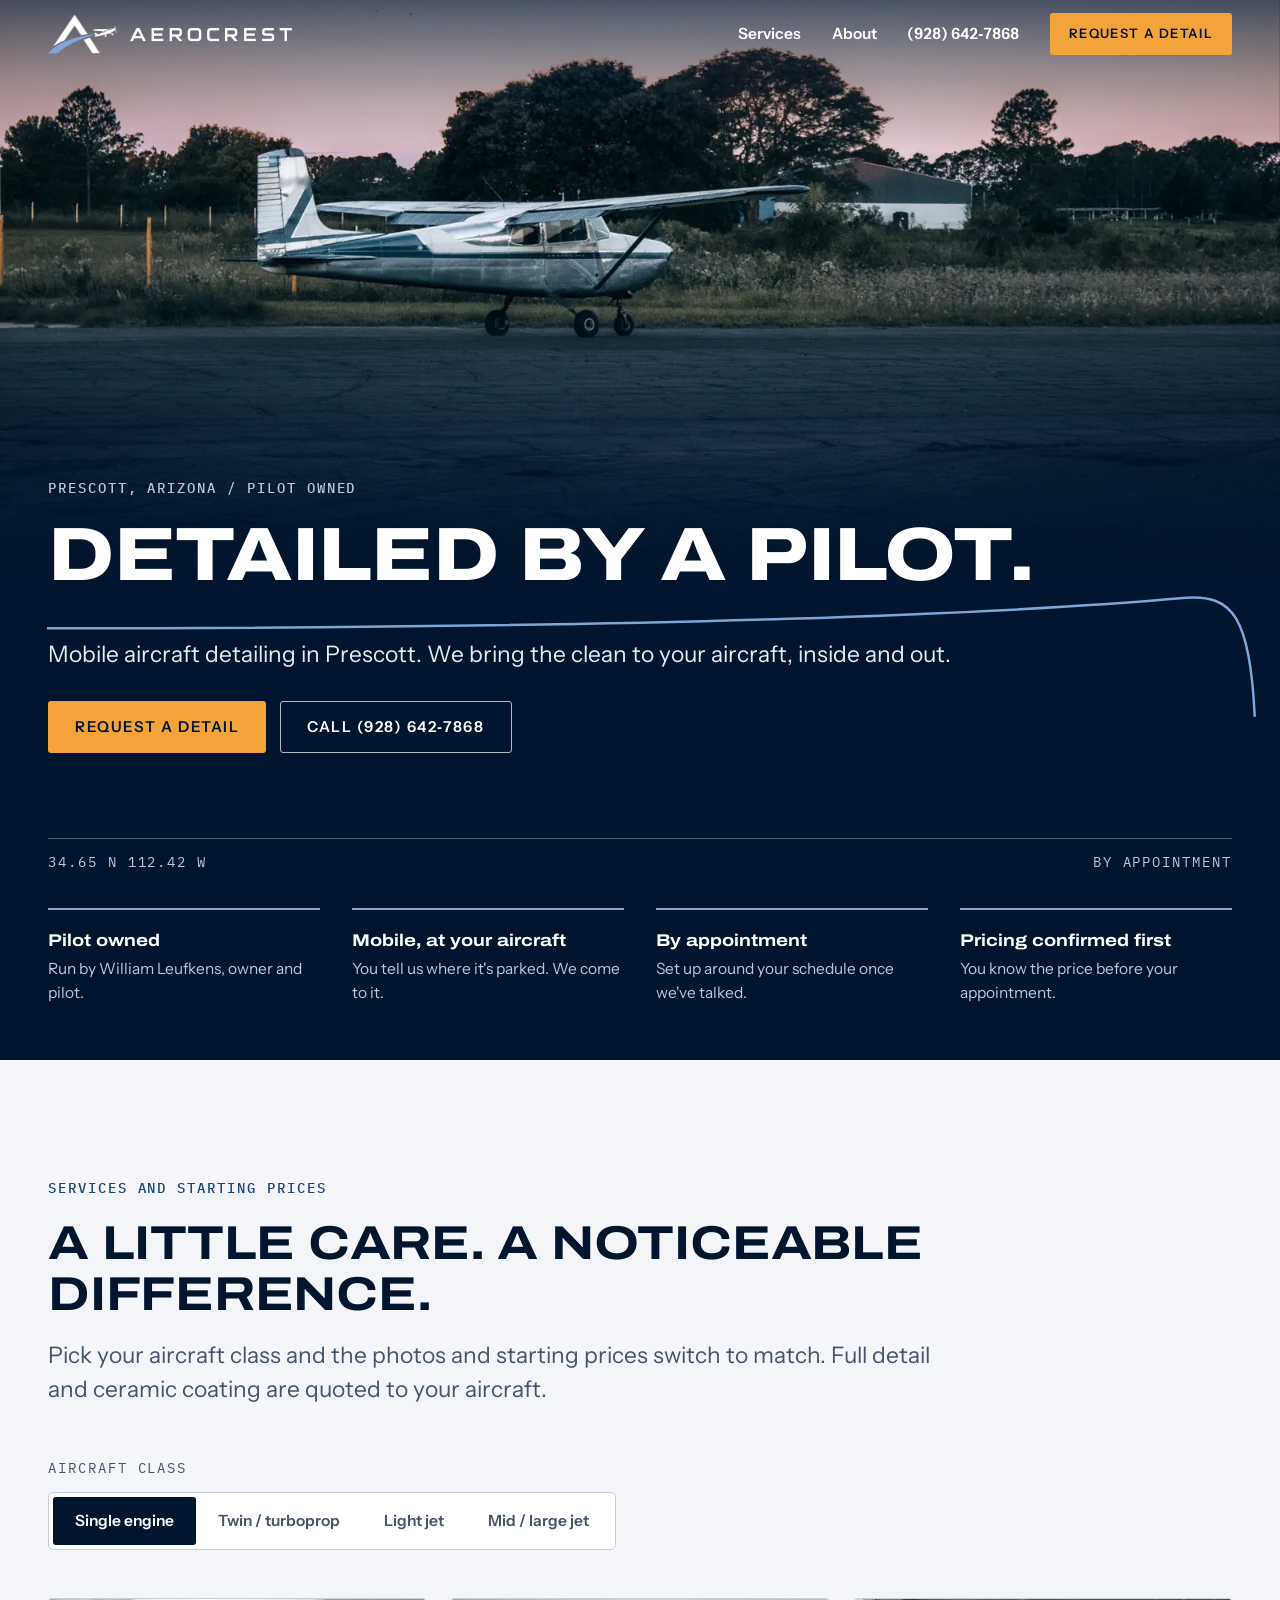
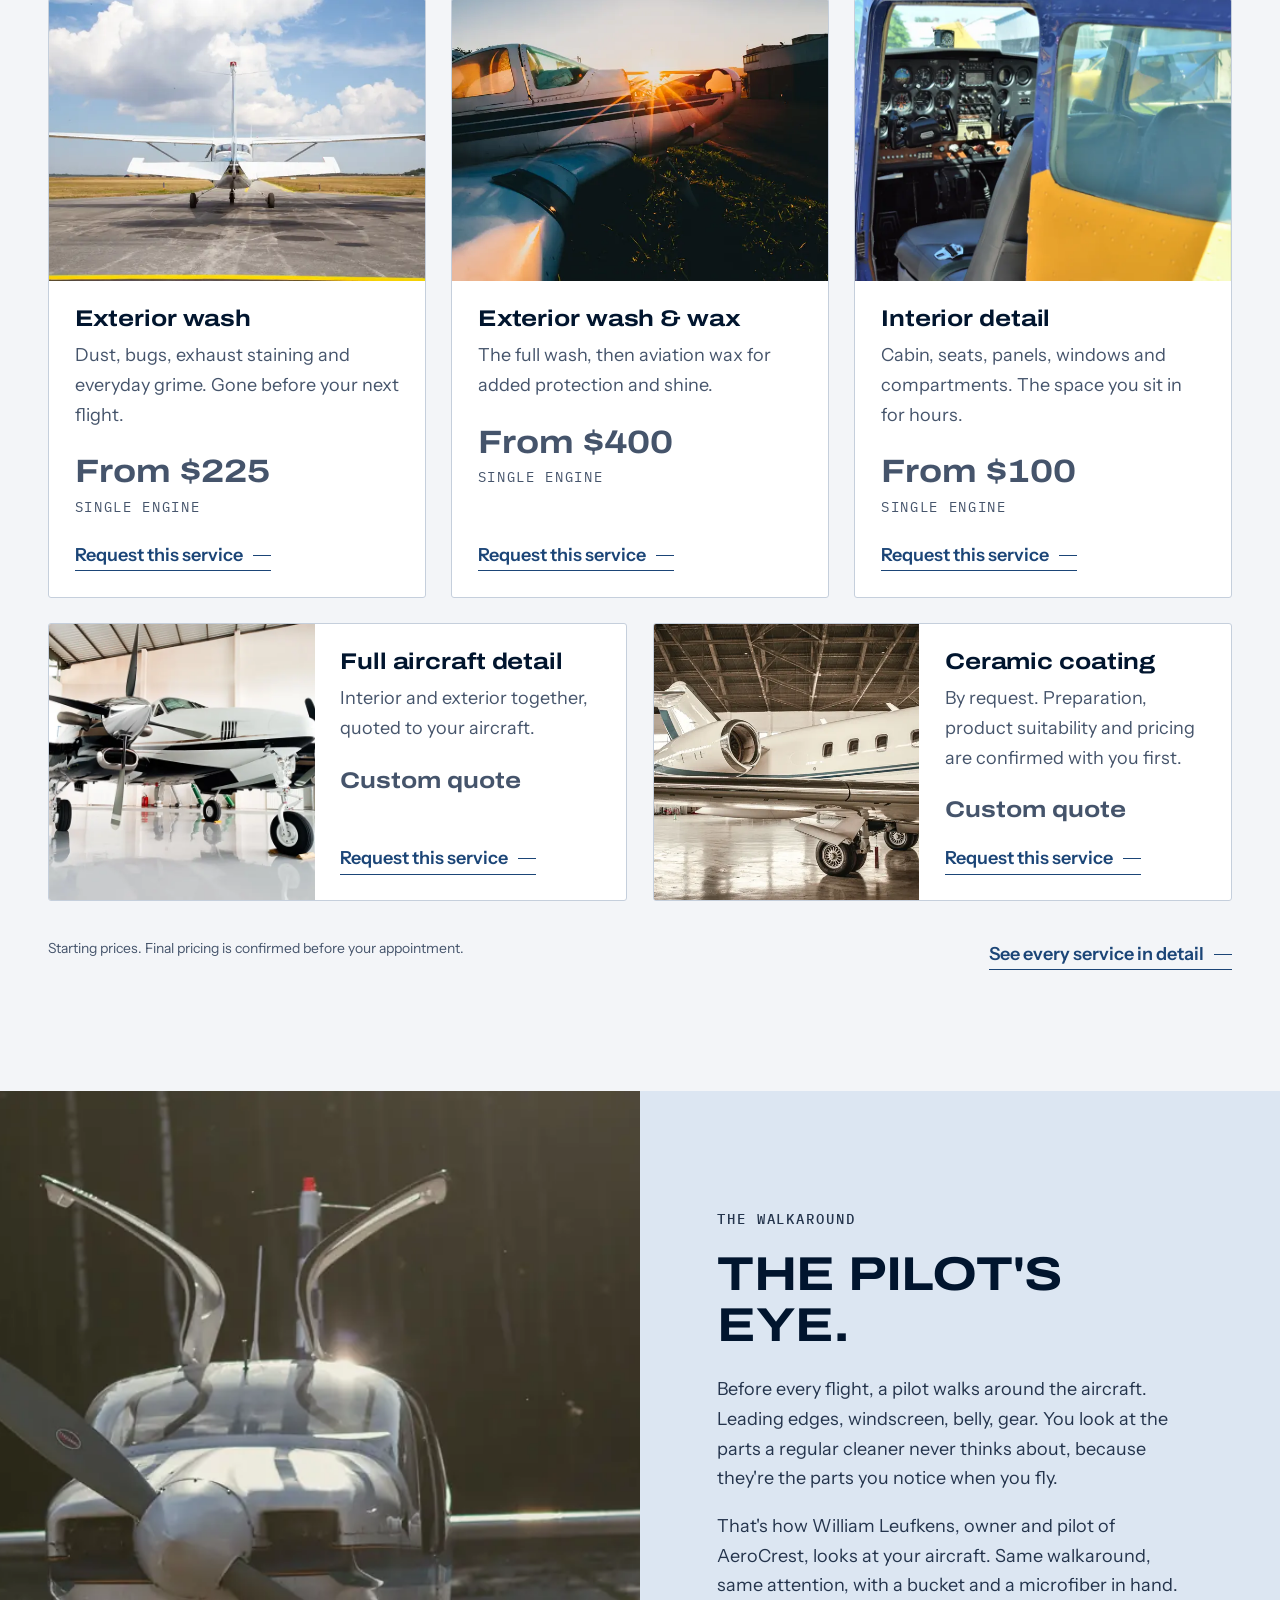
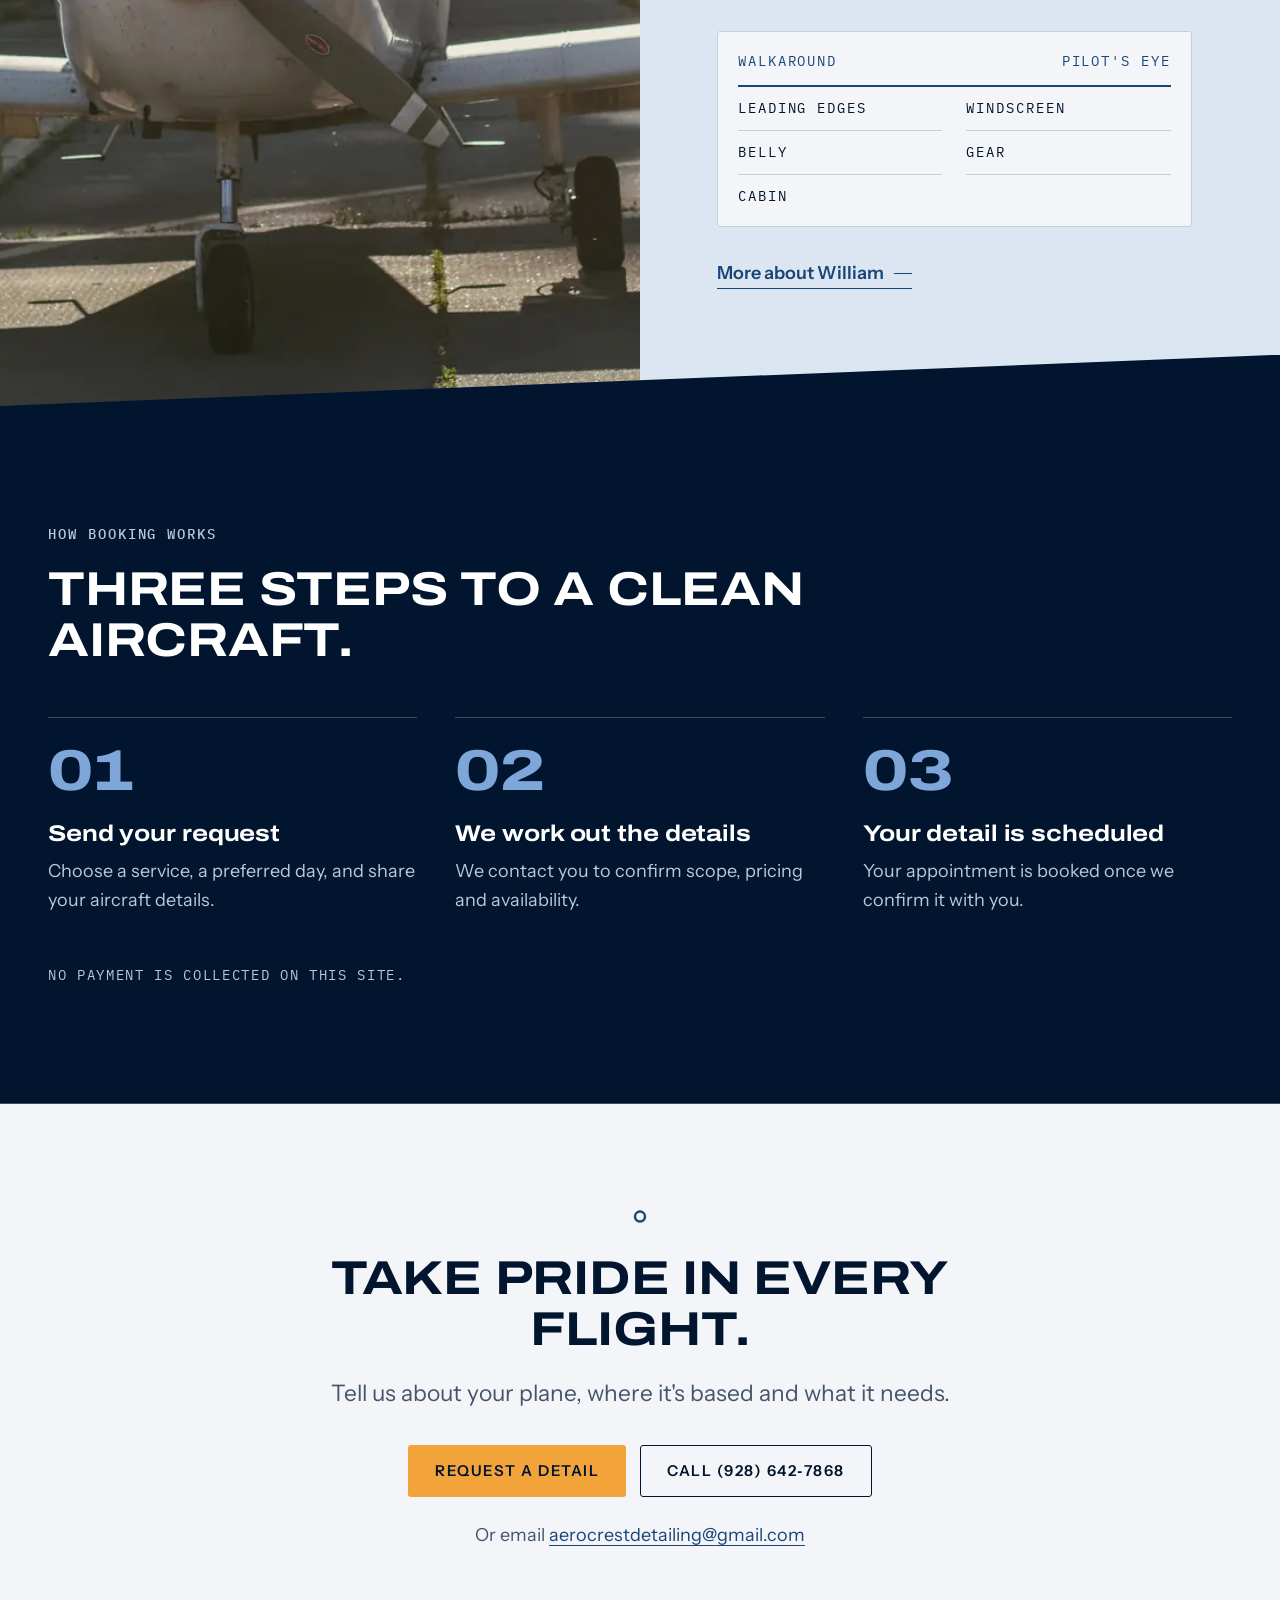
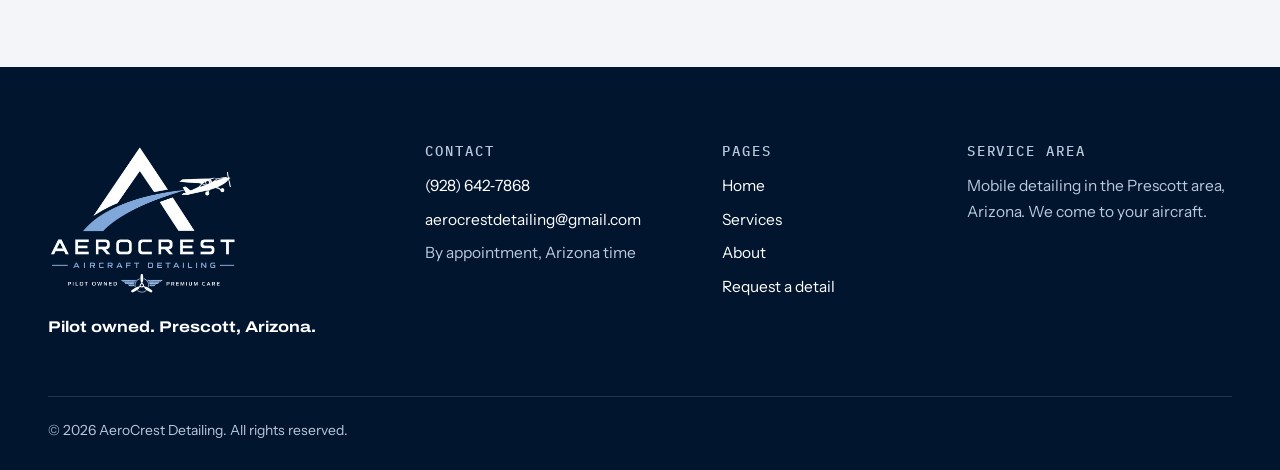
==== commit cfa0b40b: "Full-screen animated mobile menu and a short plane flight between pages Co-Authored-By: Claude Opus " ====
--- a/index.html
+++ b/index.html
@@ -81,11 +81,16 @@
       </button>
       <nav class="site-nav" id="site-nav" aria-label="Main" data-nav>
         <ul class="site-nav__list">
+          <li class="site-nav__home"><a href="index.html" aria-current="page">Home</a></li>
           <li><a href="services.html">Services</a></li>
           <li><a href="about.html">About</a></li>
           <li><a class="site-nav__phone" href="tel:+19286427868">(928)&nbsp;642&#8209;7868</a></li>
           <li><a class="btn btn--primary btn--small" href="request.html">Request a detail</a></li>
         </ul>
+        <div class="site-nav__meta">
+          <p>Pilot owned. Prescott, Arizona.</p>
+          <a href="mailto:aerocrestdetailing@gmail.com">aerocrestdetailing@gmail.com</a>
+        </div>
       </nav>
     </div>
   </header>
--- a/styles.css
+++ b/styles.css
@@ -271,6 +271,10 @@
 
 .header-call,
 .nav-toggle { display: none; }
+.site-nav__home,
+.site-nav__meta { display: none; }
+html.nav-open,
+html.nav-open body { overflow: hidden; }
 
 @media (max-width: 899px) {
   :root { --header-h: 60px; }
@@ -318,31 +322,115 @@
   html:not(.js) .site-nav { width: 100%; padding: 12px 0 16px; }
   html:not(.js) .site-nav__list { flex-wrap: wrap; gap: 12px 20px; }
 
+  /* Full-screen menu that opens as a circle growing out of the menu button. */
   .js .site-nav {
+    --menu-origin: calc(100% - var(--gutter) - 22px) calc(var(--header-h) / 2);
+    position: fixed;
+    inset: 0;
+    z-index: -1;
+    display: flex;
+    flex-direction: column;
+    align-self: stretch;
+    width: 100%;
+    height: 100vh;
+    height: 100dvh;
+    margin: 0;
+    padding: calc(var(--header-h) + clamp(28px, 6vh, 56px)) var(--gutter) max(28px, env(safe-area-inset-bottom));
+    background: var(--ramp-navy);
+    overflow-x: hidden;
+    overflow-y: auto;
+    overscroll-behavior: contain;
+    visibility: hidden;
+    clip-path: circle(0 at var(--menu-origin));
+    transition: clip-path 0.5s cubic-bezier(0.7, 0, 0.2, 1), visibility 0s linear 0.5s;
+  }
+  .js .site-nav.is-open {
+    visibility: visible;
+    clip-path: circle(150vmax at var(--menu-origin));
+    transition: clip-path 0.6s cubic-bezier(0.7, 0, 0.2, 1), visibility 0s;
+  }
+  /* A faint swoosh across the open menu, echoing the logo. */
+  .js .site-nav::before {
+    content: "";
     position: absolute;
-    top: 100%;
-    left: 0;
-    right: 0;
-    display: none;
-    padding: 28px var(--gutter) 32px;
-    background: var(--ramp-navy);
-    border-top: 1px solid rgba(220, 230, 242, 0.12);
-  }
-  .js .site-nav.is-open { display: block; }
-  .js .site-nav__list { flex-direction: column; align-items: stretch; gap: 4px; }
-  .js .site-nav a:not(.btn) {
+    left: -20%;
+    right: -20%;
+    bottom: -4%;
+    height: 30vh;
+    border-top: 2px solid var(--swoosh-lift);
+    border-radius: 50% 50% 0 0 / 100% 100% 0 0;
+    opacity: 0.22;
+    transform: rotate(-9deg);
+    pointer-events: none;
+  }
+  .js .site-nav__list { position: relative; flex-direction: column; align-items: stretch; gap: 0; }
+  .js .site-nav__list > li,
+  .js .site-nav__meta {
+    opacity: 0;
+    transform: translateY(18px);
+    transition: opacity 0.25s var(--ease), transform 0.25s var(--ease);
+  }
+  .js .site-nav.is-open .site-nav__list > li,
+  .js .site-nav.is-open .site-nav__meta {
+    opacity: 1;
+    transform: none;
+    transition: opacity 0.45s var(--ease), transform 0.55s var(--ease);
+  }
+  .js .site-nav.is-open .site-nav__list > li:nth-child(1) { transition-delay: 0.16s; }
+  .js .site-nav.is-open .site-nav__list > li:nth-child(2) { transition-delay: 0.21s; }
+  .js .site-nav.is-open .site-nav__list > li:nth-child(3) { transition-delay: 0.26s; }
+  .js .site-nav.is-open .site-nav__list > li:nth-child(4) { transition-delay: 0.31s; }
+  .js .site-nav.is-open .site-nav__list > li:nth-child(5) { transition-delay: 0.36s; }
+  .js .site-nav.is-open .site-nav__meta { transition-delay: 0.42s; }
+  .js .site-nav__list a:not(.btn) {
     display: block;
-    padding: 12px 0;
+    padding: 14px 0;
     font-family: var(--font-display);
     font-stretch: var(--wide);
-    font-size: 1.25rem;
+    font-size: clamp(1.75rem, 8vw, 2.75rem);
+    font-weight: 700;
+    line-height: 1.1;
+    text-transform: uppercase;
     border-bottom: 1px solid rgba(220, 230, 242, 0.14);
   }
-  .js .site-nav .btn { margin-top: 18px; width: 100%; min-height: 52px; }
+  .js .site-nav__list a[aria-current="page"]:not(.btn) { color: var(--swoosh-lift); border-bottom-color: rgba(220, 230, 242, 0.14); }
+  .js .site-nav__list a.site-nav__phone {
+    padding: 20px 0;
+    font-family: var(--font-mono);
+    font-stretch: normal;
+    font-size: 1.0625rem;
+    font-weight: 500;
+    letter-spacing: 0.08em;
+    border-bottom: 0;
+  }
+  .js .site-nav .btn { margin-top: 8px; width: 100%; min-height: 56px; font-size: 0.9375rem; }
+  .js .site-nav__home { display: block; }
+  .js .site-nav__meta {
+    display: block;
+    position: relative;
+    margin-top: auto;
+    padding-top: 32px;
+    font-family: var(--font-mono);
+    font-size: var(--step--1);
+    letter-spacing: 0.12em;
+    text-transform: uppercase;
+    color: var(--on-dark-muted);
+  }
+  .js .site-nav__meta p { margin-bottom: 8px; }
+  .js .site-nav__meta a {
+    color: var(--on-dark);
+    font-family: var(--font-body);
+    font-size: 1rem;
+    letter-spacing: 0;
+    text-transform: none;
+    overflow-wrap: anywhere;
+  }
 }
 
 /* ---------- Flight path (home) ---------- */
 main { position: relative; display: block; }
+/* Keep the flight path inside the page content so it can never add scroll below the footer. */
+main.has-flight { overflow: hidden; overflow: clip; }
 .flight-path {
   display: none;
   position: absolute;
@@ -1131,8 +1219,40 @@
 .form-status a { font-weight: 600; }
 .form-status strong { display: block; margin-bottom: 4px; font-family: var(--font-display); font-stretch: var(--wide); font-size: 1.125rem; }
 
+/* ---------- Page transition: the logo's aircraft flies across between pages ---------- */
+.flight-transition {
+  position: fixed;
+  inset: 0;
+  z-index: 200;
+  visibility: hidden;
+  pointer-events: none;
+  overflow: hidden;
+}
+.flight-transition.is-active { visibility: visible; pointer-events: auto; }
+.flight-transition__sky { position: absolute; inset: 0; background: var(--ramp-navy); opacity: 0; }
+.flight-transition__trail { position: absolute; inset: 0; width: 100%; height: 100%; overflow: visible; }
+.flight-transition__trail path {
+  fill: none;
+  stroke: var(--swoosh-lift);
+  stroke-width: 3;
+  stroke-linecap: round;
+}
+.flight-transition__plane {
+  position: absolute;
+  top: 0;
+  left: 0;
+  width: clamp(96px, 15vw, 176px);
+  height: auto;
+  offset-anchor: 12% 64%;
+  offset-rotate: auto 10deg;
+}
+
 /* ---------- Motion ---------- */
 @media (prefers-reduced-motion: no-preference) {
+  @view-transition { navigation: auto; }
+  ::view-transition-old(root),
+  ::view-transition-new(root) { animation-duration: 0.22s; }
+
   .hero__media img { animation: hero-settle 14s var(--ease) both; }
   @keyframes hero-settle {
     from { transform: scale(1.06); }
